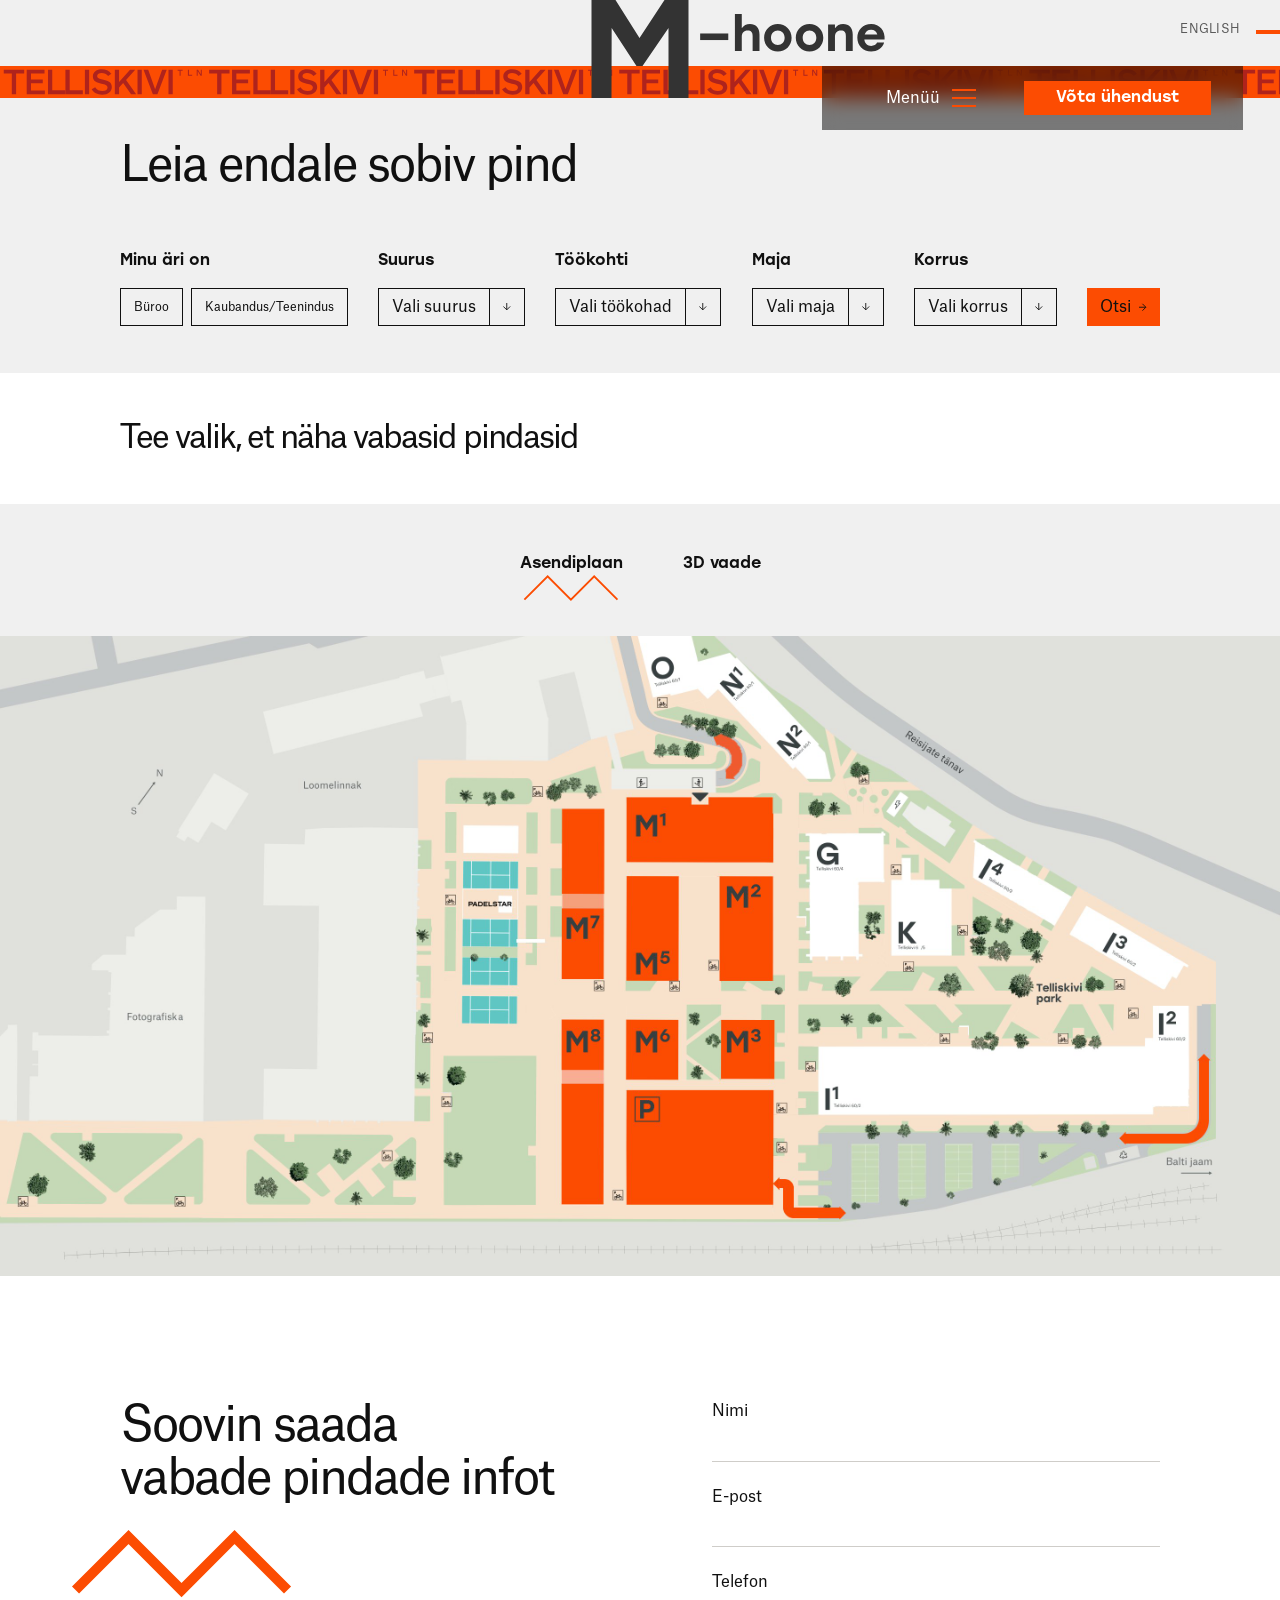
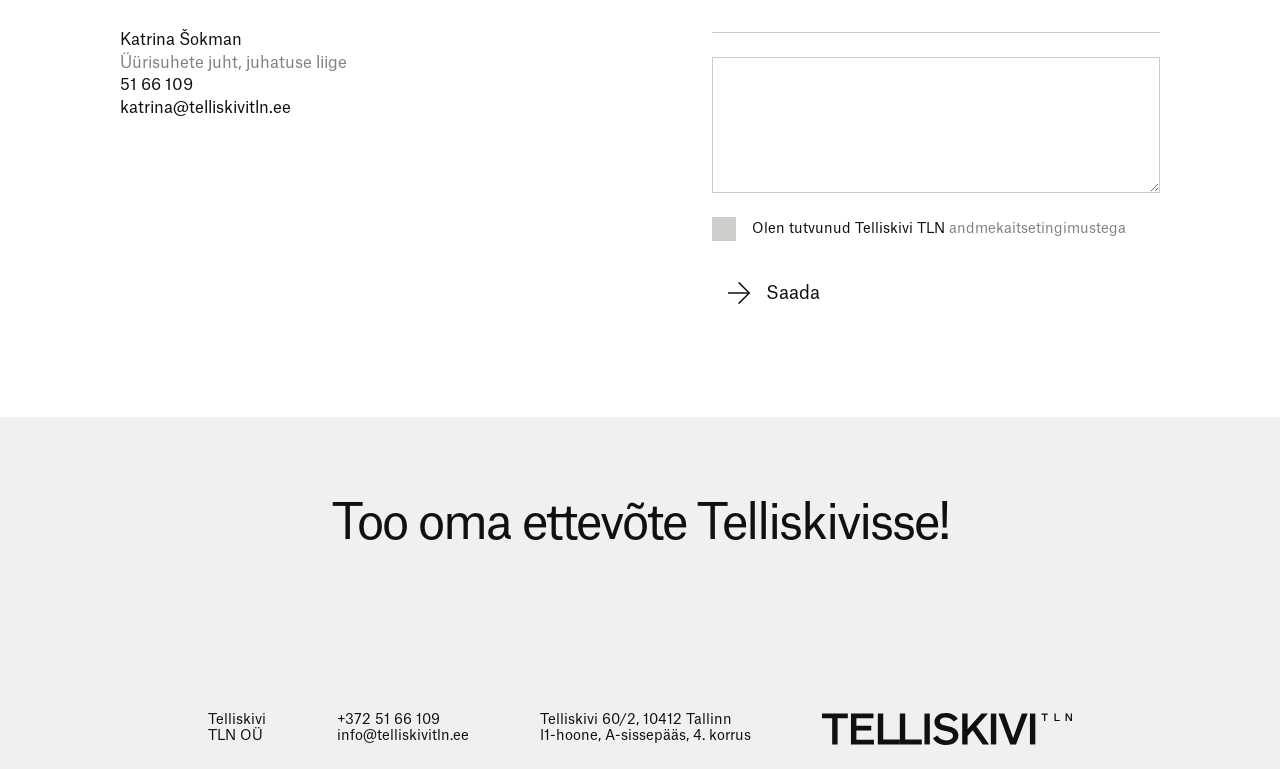
==== hinnad-ja-plaanid.html @ 3dfd6c57 "Add files via upload" ====
<!doctype html>
<html lang="et">
<head>
  <!-- @head -->
  <meta charset="utf-8">
  <meta name="viewport" content="width=device-width, initial-scale=1">
  <meta name="robots" content="noindex, nofollow">
  <meta name="theme-color" content="#FC4C02">
  <!-- Fonts are always fetched in CORS mode, so this preload needs crossorigin.
       That means it fails when you open the file straight from Finder (file://)
       and Chrome logs a warning — harmless, and it works correctly once the site
       is served over http, which is how the client will see it. -->
  <link rel="preload" href="assets/fonts/AtlasGrotesk-Regular-Web.woff" as="font" type="font/woff" crossorigin>
  <link rel="stylesheet" href="assets/css/tokens.css">
  <link rel="stylesheet" href="assets/css/style.css">
  <!-- /@head -->
  <title>Hinnad ja plaanid | Telliskivi TLN</title>
</head>
<body class="page--light">

  <!-- @sprite -->
  <svg class="sprite" aria-hidden="true" focusable="false" xmlns="http://www.w3.org/2000/svg">
    <!-- nool.svg, stroke switched to currentColor so it follows the button label -->
    <symbol id="ic-nool" viewBox="0 0 22 22">
      <path d="M0 11.0024H21.2067" stroke="currentColor" stroke-width="1.5" stroke-miterlimit="10" fill="none"/>
      <path d="M10.6033 0.367188L21.2637 11.0025L10.6033 21.6378" stroke="currentColor" stroke-width="1.5" stroke-miterlimit="10" fill="none"/>
    </symbol>
    <!-- nool_small.svg — 9x9 down chevron -->
    <symbol id="ic-nool-small" viewBox="0 0 9 9">
      <path d="M4.22119 0L4.22119 7.71152" stroke="currentColor" stroke-miterlimit="10" fill="none"/>
      <path d="M0.354004 3.85596L4.22139 7.73246L8.08878 3.85596" stroke="currentColor" stroke-miterlimit="10" fill="none"/>
    </symbol>
    <!-- clear-filters X (Figma 1:33245, 18x18) -->
    <symbol id="ic-sulge" viewBox="0 0 18 18">
      <path d="M1 1L17 17" stroke="currentColor" stroke-width="1.5" stroke-miterlimit="10" fill="none"/>
      <path d="M17 1L1 17" stroke="currentColor" stroke-width="1.5" stroke-miterlimit="10" fill="none"/>
    </symbol>
  </svg>
  <!-- /@sprite -->

  <!-- @header -->
  <header class="hdr" data-header>

    <a class="hdr__lang" href="#" aria-label="Switch to English">ENGLISH</a>
    <span class="hdr__lang-bar" aria-hidden="true"></span>

    <!-- ticker — the exported strip (logo_scroll.svg), cropped to one
         205.12px x 7 word period so it tiles seamlessly. -->
    <div class="ticker" aria-hidden="true">
      <div class="ticker__track" data-ticker-track></div>
    </div>

    <!-- Logo is inlined so it can take its colour from the header:
         white over the hero video, dark on the pale pages. One asset,
         no light/dark pair to keep in sync. Source: m-hoone-logo.svg -->
    <a class="hdr__logo" href="index.html" aria-label="M-hoone, Telliskivi">
      <svg class="hdr__logo-svg" role="img" aria-label="M-hoone" width="419" height="98" viewBox="0 0 419 98" fill="none" xmlns="http://www.w3.org/2000/svg">
      <path d="M404.751 51.5759C396.495 51.5759 390.831 45.7199 390.831 37.8479C390.831 29.9279 396.543 24.0239 404.607 24.0239C413.343 24.0239 418.767 30.8879 418.095 39.5759H397.839C398.271 43.7999 401.151 45.9119 404.703 45.9119C407.343 45.9119 409.647 44.7119 410.559 42.5999H417.663C415.695 48.8399 410.415 51.5759 404.751 51.5759ZM398.175 34.5359H410.799C410.031 31.6559 407.871 29.6879 404.559 29.6879C401.199 29.6879 399.039 31.7039 398.175 34.5359Z" fill="currentColor"/>
      <path d="M361.596 50.9999V24.5999H368.46V28.1999C370.38 25.5119 373.02 24.0239 376.668 24.0239C382.62 24.0239 386.22 27.9599 386.22 34.4399V50.9999H379.356V35.9279C379.356 32.4719 378.06 30.5519 374.412 30.5519C370.524 30.5519 368.46 32.8079 368.46 37.1279V50.9999H361.596Z" fill="currentColor"/>
      <path d="M343.012 24.0239C350.644 24.0239 356.788 29.8319 356.788 37.7999C356.788 45.7679 350.74 51.5759 343.012 51.5759C335.332 51.5759 329.284 45.7199 329.284 37.7999C329.284 29.8319 335.428 24.0239 343.012 24.0239ZM343.012 30.5519C339.172 30.5519 336.196 33.4799 336.196 37.7999C336.196 42.1679 339.172 45.0479 343.012 45.0479C346.852 45.0479 349.828 42.1679 349.828 37.7999C349.828 33.4799 346.852 30.5519 343.012 30.5519Z" fill="currentColor"/>
      <path d="M311.325 24.0239C318.957 24.0239 325.101 29.8319 325.101 37.7999C325.101 45.7679 319.053 51.5759 311.325 51.5759C303.645 51.5759 297.597 45.7199 297.597 37.7999C297.597 29.8319 303.741 24.0239 311.325 24.0239ZM311.325 30.5519C307.485 30.5519 304.509 33.4799 304.509 37.7999C304.509 42.1679 307.485 45.0479 311.325 45.0479C315.165 45.0479 318.141 42.1679 318.141 37.7999C318.141 33.4799 315.165 30.5519 311.325 30.5519Z" fill="currentColor"/>
      <path d="M268.413 51V14.04H275.277V28.2C277.197 25.512 279.837 24.024 283.485 24.024C289.389 24.024 292.989 27.96 292.989 34.44V51H286.125V35.928C286.125 32.472 284.781 30.552 281.181 30.552C277.341 30.552 275.277 32.808 275.277 37.128V51H268.413Z" fill="currentColor"/>
      <path d="M261.776 33.48V40.056H233.648V33.48H261.776Z" fill="currentColor"/>
      <path d="M125 98V0H149L173 38L198 0H222V98L202 98V28L176 66L170 66L145.161 28L145 98L125 98Z" fill="currentColor"/>
      </svg>
    </a>

    <div class="hdr__menu">
      <button class="hdr__menu-btn" data-burger aria-expanded="false" aria-controls="site-nav">
        <span class="hdr__menu-label">Men&uuml;&uuml;</span>
        <span class="hdr__burger" aria-hidden="true"><i></i><i></i><i></i></span>
      </button>
      <a class="btn btn--orange" href="#kontakt">V&otilde;ta &uuml;hendust</a>
    </div>

    <!-- open menu — Figma 1:399. Blurred panel under the menu bar, right-inset 224px. -->
    <nav class="menu-drop" id="site-nav" data-nav>
      <a href="index.html" data-page="index">Tutvustus</a>
      <a href="hinnad-ja-plaanid.html" data-page="hinnad-ja-plaanid" aria-current="page">Plaanid ja &uuml;&uuml;riinfo</a>
      <a href="siseviimistlus.html" data-page="siseviimistlus">Siseviimistlus</a>
      <a href="galerii.html" data-page="galerii">Galerii</a>
      <a href="https://telliskivitln.ee" data-page="telliskivi">Telliskivi TLN</a>
    </nav>

  </header>
  <!-- /@header -->

  <main>

    <!-- ===== FIND (Figma 1:60052) ===== -->
    <section class="find">
      <div class="canvas">

        <div class="find__head">
          <h1 class="h1">Leia endale sobiv pind</h1>
        </div>

        <form class="filters" data-filters>
          <div class="filters__row">

            <div class="filter">
              <p class="filter__title">Minu &auml;ri on</p>
              <div class="filter__chips">
                <button class="chip" type="button" data-chip="B&uuml;roo" aria-pressed="false">B&uuml;roo</button>
                <button class="chip" type="button" data-chip="Kaubandus/Teenindus" aria-pressed="false">Kaubandus/Teenindus</button>
              </div>
            </div>

            <div class="filter">
              <p class="filter__title">Suurus</p>
          <div class="field" data-select="suurus">
            <button class="field__control" type="button" data-toggle aria-expanded="false" aria-haspopup="listbox">
              <span class="field__box"><span class="field__label" data-label>Vali suurus</span></span>
              <span class="field__chev"><svg class="chev" aria-hidden="true"><use href="#ic-nool-small"/></svg></span>
            </button>
            <div class="dd" role="listbox">
              <button class="dd__opt" type="button" data-opt="100-200">100-200 m<sup>2</sup></button>
              <button class="dd__opt" type="button" data-opt="200-300">200-300 m<sup>2</sup></button>
              <button class="dd__opt" type="button" data-opt="300-400">300-400 m<sup>2</sup></button>
            </div>
          </div>
            </div>

            <div class="filter">
              <p class="filter__title">T&ouml;&ouml;kohti</p>
          <div class="field" data-select="tookohti">
            <button class="field__control" type="button" data-toggle aria-expanded="false" aria-haspopup="listbox">
              <span class="field__box"><span class="field__label" data-label>Vali t&ouml;&ouml;kohad</span></span>
              <span class="field__chev"><svg class="chev" aria-hidden="true"><use href="#ic-nool-small"/></svg></span>
            </button>
            <div class="dd" role="listbox">
              <button class="dd__opt" type="button" data-opt="0-15">kuni 15</button>
              <button class="dd__opt" type="button" data-opt="15-30">15-30</button>
              <button class="dd__opt" type="button" data-opt="30-50">30-50</button>
              <button class="dd__opt" type="button" data-opt="50-999">50+</button>
            </div>
          </div>
            </div>

            <div class="filter">
              <p class="filter__title">Maja</p>
          <div class="field" data-select="maja">
            <button class="field__control" type="button" data-toggle aria-expanded="false" aria-haspopup="listbox">
              <span class="field__box"><span class="field__label" data-label>Vali maja</span></span>
              <span class="field__chev"><svg class="chev" aria-hidden="true"><use href="#ic-nool-small"/></svg></span>
            </button>
            <div class="dd" role="listbox">
              <button class="dd__opt" type="button" data-opt="M3">M3</button>
              <button class="dd__opt" type="button" data-opt="M4">M4</button>
              <button class="dd__opt" type="button" data-opt="M5">M5</button>
              <button class="dd__opt" type="button" data-opt="M6">M6</button>
              <button class="dd__opt" type="button" data-opt="M7">M7</button>
              <button class="dd__opt" type="button" data-opt="M8">M8</button>
            </div>
          </div>
            </div>

            <div class="filter">
              <p class="filter__title">Korrus</p>
          <div class="field" data-select="korrus">
            <button class="field__control" type="button" data-toggle aria-expanded="false" aria-haspopup="listbox">
              <span class="field__box"><span class="field__label" data-label>Vali korrus</span></span>
              <span class="field__chev"><svg class="chev" aria-hidden="true"><use href="#ic-nool-small"/></svg></span>
            </button>
            <div class="dd" role="listbox">
              <button class="dd__opt" type="button" data-opt="1">1</button>
              <button class="dd__opt" type="button" data-opt="2">2</button>
              <button class="dd__opt" type="button" data-opt="3">3</button>
              <button class="dd__opt" type="button" data-opt="4">4</button>
              <button class="dd__opt" type="button" data-opt="5">5</button>
              <button class="dd__opt" type="button" data-opt="6">6</button>
            </div>
          </div>
            </div>

            <div class="filter filter--action">
              <p class="filter__title" aria-hidden="true">&nbsp;</p>
              <button class="otsi" type="submit" data-otsi>
                Otsi
                <svg class="otsi__arrow" aria-hidden="true"><use href="#ic-nool-small"/></svg>
              </button>
              <button class="tyhjenda" type="button" data-reset hidden>
                <span class="tyhjenda__icon"><svg class="x" aria-hidden="true"><use href="#ic-sulge"/></svg></span>
                T&uuml;hjenda filtrid
              </button>
            </div>

          </div>
        </form>


      </div>
    </section>

    <!-- ===== RESULTS (Figma 1:33287) ===== -->
    <section class="results">
      <div class="canvas">
        <h2 class="results__count h1" data-count>Tee valik, et n&auml;ha vabasid pindasid</h2>
        <div class="pinnad" data-grid></div>
      </div>
    </section>


    <!-- ===== MAP NAV (Figma 4:3834) — two tabs, and they switch the map,
         not the page. Sits between the cards and the map. ===== -->
    <nav class="maptabs">
      <button class="tab is-active" type="button" data-tab="asendiplaan" aria-current="page">Asendiplaan
            <svg class="tab__mark" viewBox="0 0 502 138" aria-hidden="true">
              <path d="M3.53552 130.571L127.036 7.07129L250.536 130.571L374.036 7.07129L497.536 130.571"/>
            </svg>
      </button>
      <button class="tab" type="button" data-tab="3d">3D vaade
            <svg class="tab__mark" viewBox="0 0 502 138" aria-hidden="true">
              <path d="M3.53552 130.571L127.036 7.07129L250.536 130.571L374.036 7.07129L497.536 130.571"/>
            </svg>
      </button>
    </nav>

    <!-- ===== MAP (Figma 1:33703) ===== -->
    <section class="plan" data-view="asendiplaan">
      <div class="plan__stage">
        <img class="plan__map" src="assets/img/asendiplaan.jpg"
             alt="Telliskivi linnaku asendiplaan" width="1440" height="720" loading="lazy">
      </div>
    </section>

    <section class="plan" data-view="3d" hidden>
      <div class="canvas">
        <p class="plan__todo">3D vaade &mdash; ei ole veel valmis.</p>
      </div>
    </section>

  </main>

  <!-- @contact -->
  <section class="contact" id="kontakt">
    <div class="canvas">
    <div class="contact__inner">

      <div class="contact__left">
        <h2 class="contact__title" data-reveal>Soovin saada<br>vabade pindade infot</h2>



        <div class="contact__person" data-reveal data-reveal-delay="200">
          <p class="contact__name">Katrina &Scaron;okman</p>
          <p class="contact__role">&Uuml;&uuml;risuhete juht, juhatuse liige</p>
          <p class="contact__line"><a href="tel:+3725166109">51 66 109</a></p>
          <p class="contact__line"><a href="mailto:katrina@telliskivitln.ee">katrina@telliskivitln.ee</a></p>
        </div>
      </div>

      <form class="contact__form" data-fake-submit data-reveal data-reveal-delay="120">
        <label class="ufield">
          <span class="ufield__label">Nimi</span>
          <input class="ufield__input" type="text" name="nimi" required>
        </label>

        <label class="ufield">
          <span class="ufield__label">E-post</span>
          <input class="ufield__input" type="email" name="epost" required>
        </label>

        <label class="ufield">
          <span class="ufield__label">Telefon</span>
          <input class="ufield__input" type="tel" name="telefon">
        </label>

        <textarea class="contact__message" name="sonum" rows="5" aria-label="S&otilde;num"></textarea>

        <label class="checkbox">
          <input type="checkbox" required>
          <span class="checkbox__box" aria-hidden="true"></span>
          <span class="checkbox__text">Olen tutvunud Telliskivi TLN <a href="#">andmekaitsetingimustega</a></span>
        </label>

        <button class="nupp nupp--soft" type="submit">
          <svg class="nupp__arrow" aria-hidden="true"><use href="#ic-nool"/></svg>
          Saada
        </button>

        <p class="contact__sent" data-form-message hidden>Alt&auml;nan! V&otilde;tame teiega peagi &uuml;hendust.</p>
      </form>

      <svg class="zigzag zigzag--contact" viewBox="0 0 220 68" aria-hidden="true" data-reveal data-reveal-delay="120">
        <path d="M3.53564 60.0713L56.5356 7.07129L109.536 60.0713L162.536 7.07129L215.536 60.0713"/>
      </svg>
    </div>
  </section>
  <!-- /@contact -->

  <!-- @cta -->
  <section class="cta">
    <p class="cta__text" data-reveal>Too oma ettev&otilde;te Telliskivisse!</p>
  </section>
  <!-- /@cta -->

  <!-- @footer -->
  <footer class="ftr">
    <div class="ftr__inner">
      <div class="ftr__col">
        <p>Telliskivi<br>TLN O&Uuml;</p>
      </div>
      <div class="ftr__col">
        <p><a href="tel:+3725166109">+372 51 66 109</a><br><a href="mailto:info@telliskivitln.ee">info@telliskivitln.ee</a></p>
      </div>
      <div class="ftr__col">
        <p>Telliskivi 60/2, 10412 Tallinn<br>I1-hoone, A-sissep&auml;&auml;s, 4. korrus</p>
      </div>
      <div class="ftr__brand">
        <img src="assets/img/telliskivitlnfooterlogo.svg" alt="Telliskivi TLN" width="250" height="32">
      </div>
    </div>
  </footer>
  <!-- /@footer -->

  <script src="assets/js/main.js"></script>
  <script src="assets/js/pinnad.js"></script>
  <script src="assets/js/asendiplaan.js"></script>
</body>
</html>
---- assets/css/tokens.css ----
/* ============================================================
   tokens.css — Telliskivi M-hoone
   Values taken from Figma variables (file 0kVi6GIe6JrLiDVDbWFQjN).
   Do not invent values here.
   ============================================================ */

/* --- fonts --------------------------------------------------
   Atlas Grotesk and Stolzl are licensed. Drop the .woff2 files
   into assets/fonts/ with these exact names and the whole site
   switches to the real typefaces — nothing else to change.
   Until then the browser falls through to the substitutes below.
   ------------------------------------------------------------ */

/* Files supplied 2026-09-04. Paths point at exactly what is in assets/fonts/.

   All four Atlas cuts and Stolzl Medium are in. Regular arrived as .otf;
   converted to .woff (65KB vs 155KB) and listed first, with the .otf as
   the fallback so either file alone works. A .woff2 from the foundry's
   Web kit would be ~45KB — see ASSETS.md. */

@font-face {
  font-family: "Atlas Grotesk";
  src: url("../fonts/AtlasGrotesk-Regular-Web.woff") format("woff"),
       url("../fonts/AtlasGrotesk-Regular.otf") format("opentype");
  font-weight: 400;
  font-style: normal;
  font-display: swap;
}

@font-face {
  font-family: "Atlas Grotesk";
  src: url("../fonts/AtlasGrotesk-RegularItalic-Web.woff2") format("woff2"),
       url("../fonts/AtlasGrotesk-RegularItalic-Web.woff") format("woff");
  font-weight: 400;
  font-style: italic;
  font-display: swap;
}

@font-face {
  font-family: "Atlas Grotesk";
  src: url("../fonts/AtlasGrotesk-Medium-Web.woff2") format("woff2"),
       url("../fonts/AtlasGrotesk-Medium-Web.woff") format("woff");
  font-weight: 500;
  font-style: normal;
  font-display: swap;
}

@font-face {
  font-family: "Atlas Grotesk";
  src: url("../fonts/AtlasGrotesk-MediumItalic-Web.woff2") format("woff2"),
       url("../fonts/AtlasGrotesk-MediumItalic-Web.woff") format("woff");
  font-weight: 500;
  font-style: italic;
  font-display: swap;
}

@font-face {
  font-family: "Stolzl";
  src: url("../fonts/StolzlMedium/font.woff2") format("woff2"),
       url("../fonts/StolzlMedium/font.woff") format("woff");
  font-weight: 500;
  font-style: normal;
  font-display: swap;
}

/* Stolzl Display Medium — a separate cut for large sizes. Not referenced
   yet; Figma names the family plainly "Stolzl". Say the word if the big
   type should use this instead. */
@font-face {
  font-family: "Stolzl Display";
  src: url("../fonts/StolzlDisplayMedium/font.woff2") format("woff2"),
       url("../fonts/StolzlDisplayMedium/font.woff") format("woff");
  font-weight: 500;
  font-style: normal;
  font-display: swap;
}

:root {
  /* --- colour (Figma variables) ---------------------------- */
  --c-orange:      #FC4C02;   /* Telliskivi ORANŽ */
  --c-darkred:     #AF231C;   /* Telliskivi tumepunane */
  --c-lightgreen:  #D0DEBB;   /* Telliskivi heleroheline */
  --c-lightgrey:   #F0F0F0;   /* Helehall */

  --c-black:       #101010;
  --c-white:       #FFFFFF;
  --c-text:        var(--c-black);
  --c-text-muted:  #8A8A8A;
  --c-border:      #DCDCDC;
  --c-bg:          var(--c-white);

  --c-orange-hover: #E74219;   /* Figma variable "oranži hover" */

  /* Logo colour on the pale-header pages. The page's own near-black is
     #101010, so #333 reads slightly softer than the text beside it.
     One value, switches every pale-header page. */
  --c-logo-dark: #333333;

  /* --- type ------------------------------------------------
     Both real now. The substitutes below stay in the stack only as a
     safety net if a font file ever fails to load. */
  --font-body:    "Atlas Grotesk", system-ui, -apple-system, sans-serif;
  --font-display: "Stolzl", system-ui, -apple-system, sans-serif;

  /* Figma text styles, verbatim */
  --fs-h2:      100px;  --ls-h2: -3px;   --lh-h2: 1.1;   /* M-hoone H2 */
  --fs-h1:       48px;  --ls-h1: -2px;   --lh-h1: 1.1;   /* M-hoone H1 */
  --fs-h3:       32px;  --ls-h3: -2px;   --lh-h3: 1.1;   /* M-hoone H3 */
  --fs-menu:     18px;  --lh-menu: 24px;                 /* Menüü */
  --fs-b1:       16px;  --lh-b1: 1.4;
  --fs-b2:       14px;  --lh-b2: 1.2;
  --fs-b3:       12px;  --lh-b3: 1.2;

  /* Stolzl display sizes */
  --fs-stolzl-h1: 48px; --lh-stolzl-h1: 1.1;
  --fs-stolzl-h3: 16px; --lh-stolzl-h3: 1.4;

  /* --- space ----------------------------------------------- */
  --sp-1: 4px;   --sp-2: 8px;   --sp-3: 12px;  --sp-4: 16px;
  --sp-5: 24px;  --sp-6: 32px;  --sp-7: 48px;  --sp-8: 64px;
  --sp-9: 96px;  --sp-10: 144px;

  /* --- layout ---------------------------------------------- */
  --container: 1440px;
  --gutter:    120px;   /* Figma content inset on 1440 */
  --ticker-h:  32px;
  --menu-h:    64px;

  /* --- motion ---------------------------------------------- */
  --ease:     cubic-bezier(0.22, 0.61, 0.36, 1);
  --ease-out: cubic-bezier(0.16, 1, 0.3, 1);
  --dur-fast: 150ms;
  --dur:      250ms;
  --dur-slow: 450ms;
  --ticker-speed: 40s;
}

@media (max-width: 1200px) { :root { --gutter: 48px; } }
@media (max-width: 700px)  { :root { --gutter: 20px; --fs-h2: 52px; --ls-h2: -1.5px; --fs-h1: 32px; --ls-h1: -1px; --fs-h3: 24px; } }
---- assets/css/style.css ----
/* ============================================================
   Telliskivi M-hoone — prototype styles
   Layout values taken from the Figma frames at 1440px.
   Below 1200px the layout is an adaptation, not designed.
   ============================================================ */

*, *::before, *::after { box-sizing: border-box; }

/* An explicit display value beats the UA's [hidden]{display:none}, which
   silently un-hides anything toggled with the hidden attribute. */
[hidden] { display: none !important; }

html { scroll-behavior: smooth; overflow-x: hidden; }

body {
  margin: 0;
  font-family: var(--font-body);
  font-size: var(--fs-b1);
  line-height: var(--lh-b1);
  color: var(--c-text);
  background: var(--c-white);
  -webkit-font-smoothing: antialiased;
  overflow-x: hidden;
}

img, svg, video { display: block; max-width: 100%; }
a { color: inherit; text-decoration: none; }
p { margin: 0; }

h1, h2, h3 { margin: 0; font-weight: 400; }

.h1 { font-size: var(--fs-h1); line-height: var(--lh-h1); letter-spacing: var(--ls-h1); }
.h2 { font-size: var(--fs-h2); line-height: var(--lh-h2); letter-spacing: var(--ls-h2); }
.h3 { font-size: var(--fs-h3); line-height: var(--lh-h3); letter-spacing: var(--ls-h3); }

.wrap { max-width: var(--container); margin-inline: auto; padding-inline: var(--gutter); }

/* Figma is a fixed 1440 canvas. Sections keep their background full-bleed and
   put content on this, so the absolute placements below are the Figma numbers
   verbatim rather than percentages that drift. */
.canvas { position: relative; max-width: var(--container); margin-inline: auto; }

.sprite { position: absolute; width: 0; height: 0; overflow: hidden; }

/* ============================================================
   HEADER
   ============================================================ */

.hdr {
  position: absolute;
  inset: 0 0 auto 0;
  z-index: 60;
  height: 130px;
  color: var(--c-white);
  pointer-events: none;
}

.hdr > * { pointer-events: auto; }

/* light variant — header sits on a pale page instead of a photo */
.hdr--light { color: var(--c-black); }

.hdr__lang {
  position: absolute;
  top: 22px;
  right: 40px;
  z-index: 3;
  font-size: var(--fs-b3);
  line-height: var(--lh-b3);
  letter-spacing: 0.02em;
  opacity: 0.8;
  transition: opacity var(--dur-fast) var(--ease);
}
.hdr__lang:hover { opacity: 1; }

.hdr__lang-bar {
  position: absolute;
  top: 30px;
  right: 0;
  width: 24px;
  height: 4px;
  background: var(--c-orange);
}

/* --- marquee ticker (logo_scroll.svg) -----------------------
   The exported strip is dark-red TELLISKIVI on an orange band.
   ticker-tile.svg is that artwork cropped to exactly one repeat
   period (7 words x 205.124px = 1435.87px), so repeat-x tiles it
   with no seam. The track is one tile wider than the viewport and
   translates by exactly one tile — composited, no repaint. */

.ticker {
  position: absolute;
  top: 66px;
  left: 0;
  right: 0;
  height: var(--ticker-h);
  overflow: hidden;
  z-index: 1;
  background: var(--c-orange);
}

.ticker__track {
  height: var(--ticker-h);
  width: calc(100% + 1436px);
  background: url("../img/ticker-tile.svg") repeat-x left center;
  background-size: 1435.87px var(--ticker-h);
  animation: ticker-scroll 24s linear infinite;
}

@keyframes ticker-scroll {
  from { transform: translate3d(0, 0, 0); }
  to   { transform: translate3d(-1435.87px, 0, 0); }
}

.ticker:hover .ticker__track { animation-play-state: paused; }

/* --- logo lockup (sits ON TOP of the ticker, interrupting it) --- */

.hdr__logo {
  position: absolute;
  top: 0;
  left: 50%;
  /* Figma centres the M mark on the canvas and lets "hoone" hang to the
     right, so the exported lockup sits 36px right of centre — not centred
     itself. (1:388 puts the mark at 50%-98px, spanning 547..894 of 1440.) */
  transform: translateX(calc(-50% + 36px));
  z-index: 2;
  display: block;
  height: 98px;
}

.hdr__logo-svg { height: 98px; width: auto; display: block; color: inherit; }

/* The logo takes the header's colour. One dial for the dark pages: */
.page--light .hdr { color: var(--c-logo-dark); }

/* --- menu box ---------------------------------------------- */

.hdr__menu {
  position: absolute;
  top: 66px;
  right: 37px;
  z-index: 3;
  display: flex;
  align-items: center;
  justify-content: flex-end;
  gap: var(--sp-7);
  height: var(--menu-h);
  padding-left: var(--sp-8);
  padding-right: var(--sp-6);
  background: rgba(0, 0, 0, 0.5);
  backdrop-filter: blur(10px);
  -webkit-backdrop-filter: blur(10px);
}

.hdr__menu-btn {
  display: flex;
  align-items: center;
  gap: var(--sp-3);
  padding: 0;
  border: 0;
  background: none;
  color: var(--c-white);
  font: inherit;
  font-size: var(--fs-b1);
  cursor: pointer;
}

.hdr__menu-label { transition: opacity var(--dur-fast) var(--ease); }
.hdr__menu-btn:hover .hdr__menu-label { opacity: 0.75; }

.hdr__burger {
  display: flex;
  flex-direction: column;
  justify-content: center;
  gap: 6px;
  width: 24px;
  height: 24px;
}

.hdr__burger i {
  display: block;
  width: 100%;
  height: 2px;
  background: var(--c-orange);
  transition: transform var(--dur) var(--ease), opacity var(--dur-fast) var(--ease);
}

/* Figma keeps the three bars in the open state — no X. The open menu
   is signalled by the panel itself; the bars just brighten slightly. */
.hdr__menu-btn[aria-expanded="true"] .hdr__burger i { background: var(--c-white); }

/* --- open menu (Figma 1:399) --------------------------------
   A second blurred panel that drops below the menu bar. Its right
   edge is inset 224px, so it sits under "Menüü" and clear of the
   orange button — same as the design. */

.menu-drop {
  position: absolute;
  top: 138px;
  right: 224px;
  z-index: 3;
  display: flex;
  flex-direction: column;
  gap: var(--sp-6);
  padding: var(--sp-5) var(--sp-6) var(--sp-5) var(--sp-8);
  background: rgba(0, 0, 0, 0.5);
  backdrop-filter: blur(10px);
  -webkit-backdrop-filter: blur(10px);
  color: var(--c-white);

  opacity: 0;
  transform: translateY(-8px);
  pointer-events: none;
  transition: opacity var(--dur) var(--ease), transform var(--dur) var(--ease);
}

.menu-drop.is-open { opacity: 1; transform: none; pointer-events: auto; }

.menu-drop a {
  position: relative;
  font-size: var(--fs-b1);
  line-height: var(--lh-b1);
  white-space: nowrap;
  color: var(--c-white);
  transition: color var(--dur-fast) var(--ease);
}

.menu-drop a::after {
  content: "";
  position: absolute;
  left: 0; bottom: -3px;
  width: 100%; height: 1px;
  background: var(--c-orange);
  transform: scaleX(0);
  transform-origin: right;
  transition: transform var(--dur) var(--ease-out);
}

.menu-drop a:hover { color: var(--c-orange); }
.menu-drop a:hover::after { transform: scaleX(1); transform-origin: left; }
.menu-drop a[aria-current="page"] { color: var(--c-orange); }

/* ============================================================
   BUTTONS — audited against Figma "Tükid" (1:66082), which carries
   the default AND hover state for every button in the design.

   The designed hover on every arrow button is the same move:
     background  -> Helehall #F0F0F0   (orange -> oranži hover #E74219)
     padding-left 16 -> 20, gap 16 -> 12
   Net box width is unchanged: only the arrow slides 4px toward the
   label. Implemented as a transform on the arrow so nothing reflows.
   ============================================================ */

.nupp {
  display: inline-flex;
  align-items: center;
  gap: var(--sp-4);
  padding: var(--sp-4);
  border: 0;
  background: transparent;
  color: var(--c-black);
  font-family: var(--font-body);
  font-size: var(--fs-menu);
  line-height: var(--lh-menu);
  cursor: pointer;
  transition: background var(--dur) var(--ease), color var(--dur) var(--ease);
}

.nupp__arrow {
  flex: none;
  width: 22px;
  height: 22px;
  transition: transform var(--dur) var(--ease-out);
}

.nupp:hover { background: var(--c-lightgrey); }
.nupp:hover .nupp__arrow { transform: translateX(4px); }

.nupp:focus-visible { outline: 2px solid var(--c-orange); outline-offset: 2px; }

/* Nupp_small, orange fill — Figma 1:66098 / 1:66108. Label is BLACK. */
.nupp--orange { background: var(--c-orange); }
.nupp--orange:hover { background: var(--c-orange-hover); }

/* Nupp_small, 2px outline — used for PLAANID JA ÜÜRIINFO (1:100, 1:551) */
.nupp--outline { border: 2px solid var(--c-black); padding: var(--sp-4) var(--sp-5) var(--sp-4) var(--sp-4); }

/* Saada — translucent white (1:702) */
.nupp--soft { background: rgba(255, 255, 255, 0.8); }

/* Round arrow button, carousel + map (1:66146 / 1:66158) */
.nupp-round { padding: var(--sp-4); gap: 0; }
.nupp-round--back { transform: rotate(180deg); }

/* Väike nupp — 14px label + small down arrow (1:66162 / 1:66167) */
.nupp-sm {
  display: inline-flex;
  align-items: flex-start;
  gap: 5px;
  padding: 0;
  border: 0;
  background: none;
  color: var(--c-black);
  font-family: var(--font-body);
  font-size: var(--fs-b2);
  line-height: var(--lh-b2);
  cursor: pointer;
}
.nupp-sm__arrow { flex: none; width: 12px; height: 13px; margin-top: 2px; transition: transform var(--dur) var(--ease-out); }
.nupp-sm:hover .nupp-sm__arrow { transform: translateY(3px); }

/* Header / card CTA pill — a different family: Stolzl Medium, WHITE
   label, px32 py6 (1:397, 1:504, 1:497). Not a Nupp_small. */
.btn {
  display: inline-flex;
  align-items: center;
  justify-content: center;
  gap: var(--sp-3);
  font: inherit;
  border: 0;
  cursor: pointer;
  transition: background var(--dur-fast) var(--ease);
}

.btn--orange {
  padding: 6px var(--sp-6);
  background: var(--c-orange);
  color: var(--c-white);
  font-family: var(--font-display);
  font-weight: 500;
  font-size: var(--fs-stolzl-h3);
  line-height: var(--lh-stolzl-h3);
}
.btn--orange:hover { background: var(--c-orange-hover); }

/* ============================================================
   ZIGZAG MOTIF — the designer's own paths (zigzag-large.svg /
   contactform_m.svg), inlined so they can still draw themselves on.
   Both are a 10px #FC4C02 stroke; only the scale differs.
   ============================================================ */

.zigzag {
  fill: none;
  stroke: var(--c-orange);
  stroke-width: 10;
  overflow: visible;
}

.zigzag path {
  stroke-dashoffset: var(--zz-len);
  stroke-dasharray: var(--zz-len);
  transition: stroke-dashoffset 1000ms var(--ease-out);
}
.zigzag.is-visible path { stroke-dashoffset: 0; }

/* Figma 1:74 — 494x123.5 box, art overflows it by the stroke, so the
   SVG is 502x138 sitting 3.56px left and 7.07px above the box. */
.zigzag--divider {
  --zz-len: 720;
  position: absolute;
  left: 469.44px;
  top: 428.93px;
  width: 502px;
  height: 138px;
  z-index: 2;
}

/* Figma 1:708 — 212x53 box at 76,261; SVG is 220x68 offset likewise. */
.zigzag--contact {
  --zz-len: 310;
  position: absolute;
  left: 72.46px;
  top: 253.93px;
  width: 220px;
  height: 68px;
}

/* ============================================================
   CONTACT (Figma 1:687) — heading at x142, form at x720 w448
   ============================================================ */

.contact { background: var(--c-white); }

.contact .canvas { min-height: 615px; padding: 124px 272px 96px 142px; }

.contact__inner {
  display: grid;
  grid-template-columns: 578px 448px;
  align-items: start;
}

.contact__title { font-size: var(--fs-h1); line-height: var(--lh-h1); letter-spacing: var(--ls-h1); }

.contact__person { margin-top: 124px; width: 291px; font-size: var(--fs-b1); line-height: var(--lh-b1); }
.contact__name { font-size: var(--fs-b1); }
.contact__role { color: #828282; margin-bottom: var(--lh-b1); }
.contact__line a { transition: color var(--dur-fast) var(--ease); }
.contact__line a:hover { color: var(--c-orange); }

.contact__form { display: flex; flex-direction: column; gap: var(--sp-5); width: 448px; }

.ufield { display: block; }
.ufield__label { display: block; font-size: var(--fs-b1); line-height: var(--lh-b1); color: var(--c-text); }

.ufield__input {
  width: 100%;
  padding: var(--sp-2) 0;
  border: 0;
  border-bottom: 1px solid #CFCDC9;
  background: transparent;
  font: inherit;
  transition: border-color var(--dur) var(--ease);
}
.ufield__input:focus { outline: none; border-bottom-color: var(--c-orange); }

.contact__message {
  width: 100%;
  height: 136px;
  padding: var(--sp-4);
  border: 1px solid #CFCDC9;
  background: transparent;
  font: inherit;
  resize: vertical;
  transition: border-color var(--dur) var(--ease);
}
.contact__message:focus { outline: none; border-color: var(--c-orange); }

.checkbox {
  display: flex;
  align-items: center;
  gap: var(--sp-4);
  font-size: var(--fs-b2);
  line-height: var(--lh-b2);
  cursor: pointer;
}
.checkbox input { position: absolute; opacity: 0; width: 0; height: 0; }

.checkbox__box {
  flex: none;
  position: relative;
  width: 24px;
  height: 24px;
  border: 1px solid #CFCDC9;
  background: #CFCDC9;
}
.checkbox__box::after {
  content: "";
  position: absolute;
  left: 8px; top: 8px;
  width: 8px; height: 8px;
  background: var(--c-orange);
  transform: scale(0);
  transition: transform var(--dur-fast) var(--ease-out);
}
.checkbox input:checked + .checkbox__box::after { transform: scale(1); }
.checkbox input:focus-visible + .checkbox__box { box-shadow: 0 0 0 3px rgba(252, 76, 2, 0.25); }
.checkbox__text a { color: #828282; }

.contact__form .nupp--soft { align-self: flex-start; }

.contact__sent { font-size: var(--fs-b2); color: var(--c-orange); }

/* ============================================================
   JALUS (Figma 1:709) — CTA band + footer, both on Helehall
   ============================================================ */

.cta {
  display: flex;
  align-items: center;
  justify-content: center;
  height: 214px;
  padding: var(--sp-5);
  background: var(--c-lightgrey);
  text-align: center;
}

.cta__text {
  font-size: var(--fs-h1);
  line-height: var(--lh-h1);
  letter-spacing: var(--ls-h1);
  color: #111010;
}

.ftr { display: flex; justify-content: center; background: var(--c-lightgrey); }

.ftr__inner {
  display: flex;
  align-items: flex-end;
  justify-content: space-between;
  gap: var(--sp-5);
  width: 912px;
  height: 138px;
  padding: var(--sp-5);
  font-size: var(--fs-b2);
  line-height: var(--lh-b2);
  color: #111010;
}

.ftr__col a { transition: color var(--dur-fast) var(--ease); }
.ftr__col a:hover { color: var(--c-orange); }
.ftr__brand img { width: 250px; height: 32px; object-fit: contain; }
.ftr__brand.is-missing { width: 250px; height: 32px; }

/* ============================================================
   REVEAL
   ============================================================ */

[data-reveal] {
  opacity: 0;
  transform: translateY(24px);
  transition: opacity var(--dur-slow) var(--ease-out),
              transform var(--dur-slow) var(--ease-out);
}
[data-reveal].is-visible { opacity: 1; transform: none; }

/* ============================================================
   RESPONSIVE — adaptation, not designed
   ============================================================ */

@media (max-width: 1400px) {
  .contact .canvas { padding-inline: var(--gutter); }
  .contact__inner { grid-template-columns: minmax(0, 1fr) 448px; gap: var(--sp-7); }
}

@media (max-width: 1100px) {
  .contact .canvas { padding-block: 96px; min-height: 0; }
  .contact__inner { grid-template-columns: 1fr; gap: var(--sp-7); }
  .contact__form { width: 100%; }
  .zigzag--contact { position: static; margin-block: var(--sp-6); width: 220px; height: 68px; }
  .contact__person { margin-top: var(--sp-6); }
  .ftr__inner { width: 100%; height: auto; flex-wrap: wrap; align-items: flex-start; padding-inline: var(--gutter); }
}

/* --- mobile header: ticker on top, then logo left / actions right.
       Not in Figma (desktop-only file) — this is an adaptation. --- */
@media (max-width: 900px) {
  .hdr { height: 104px; }
  .ticker { top: 0; }
  .hdr__lang, .hdr__lang-bar { display: none; }

  .hdr__logo { left: var(--gutter); transform: none; top: 34px; height: 56px; }
  .hdr__logo-svg { height: 56px; }

  .hdr__menu {
    top: 40px;
    right: var(--gutter);
    height: 48px;
    gap: var(--sp-4);
    padding-left: var(--sp-4);
    padding-right: var(--sp-3);
  }
  .hdr__menu-label { display: none; }
  .hdr__menu .btn--orange { padding: 6px var(--sp-4); font-size: var(--fs-b2); }

  .cta { height: auto; padding-block: var(--sp-9); }
  .ftr__inner { gap: var(--sp-5); padding-block: var(--sp-7); }
}

@media (max-width: 900px) {
  .menu-drop { top: 96px; right: var(--gutter); gap: var(--sp-5); padding: var(--sp-5); }
}

@media (max-width: 420px) {
  .hdr__logo-svg { height: 44px; }
}

@media (prefers-reduced-motion: reduce) {
  html { scroll-behavior: auto; }
  *, *::before, *::after { animation-duration: 0.01ms !important; transition-duration: 0.01ms !important; }
  [data-reveal] { opacity: 1; transform: none; }
  .ticker__track { animation: none; }
}

/* ============================================================
   PAGE: index — HERO (Figma 1:21)
   ============================================================ */

.hero { position: relative; height: 720px; background: #2E2E2E; }

.hero__media { position: absolute; inset: 0; overflow: hidden; }
.hero__media img,
.hero__video {
  width: 100%;
  height: 100%;
  object-fit: cover;
  display: block;
}

/* The poster paints immediately; the video fades over it once it can
   actually play, so there is never a flash of empty box. */
.hero__video { opacity: 0; transition: opacity 600ms var(--ease); }
.hero__video.is-playing { opacity: 1; }
.hero__media::before {
  content: "";
  position: absolute;
  inset: 0;
  background: url("../img/hero-poster.jpg") center / cover no-repeat;
}
.hero__video { position: relative; z-index: 1; }

/* Missing-asset marker: shows exactly which export is still needed.
   Disappears on its own once the file exists. */
.asset { position: relative; }
.asset.is-missing { background: repeating-linear-gradient(45deg, #3a3a3a 0 14px, #333 14px 28px); }
.asset.is-missing img { visibility: hidden; }
.asset.is-missing::after {
  content: "kohat\00E4ide \2192  assets/img/" attr(data-asset);
  position: absolute;
  left: 50%; top: auto; bottom: 32px;
  transform: translateX(-50%);
  padding: 8px 14px;
  background: rgba(16,16,16,.72);
  color: #fff;
  font-size: var(--fs-b3);
  letter-spacing: .02em;
  white-space: nowrap;
  pointer-events: none;
}
.asset img { position: relative; z-index: 1; }

/* ============================================================
   PAGE: index — INTRO (Figma 1:71)
   ============================================================ */

.intro {
  position: relative;
  background: var(--c-lightgrey);
}

.intro .canvas { min-height: 523px; padding-top: 141px; }

.intro__grid {
  padding-left: 147px;
  display: grid;
  grid-template-columns: minmax(0, 1fr) 566px;
  gap: 51px;
  align-items: start;
}

.intro__title { max-width: 676px; }
.intro__body { max-width: 499px; margin-top: var(--sp-6); font-size: var(--fs-b1); line-height: var(--lh-b1); }

.already { background: var(--c-lightgreen); padding: 34px var(--sp-5) var(--sp-5); min-height: 211px; }
.already__title { margin-bottom: var(--sp-5); }
.already__row { display: flex; gap: var(--sp-4); align-items: stretch; }

.already__card {
  display: flex;
  flex-direction: column;
  gap: var(--sp-3);
  justify-content: center;
  padding: var(--sp-4);
  background: rgba(255, 255, 255, 0.5);
  transition: background var(--dur) var(--ease), transform var(--dur) var(--ease);
}
.already__card:hover { background: rgba(255, 255, 255, 0.85); transform: translateY(-2px); }

.already__card--wide { flex: 1 0 0; min-width: 0; }
.already__num { white-space: nowrap; }
.already__label { font-size: var(--fs-b2); line-height: var(--lh-b2); }

/* ============================================================
   PAGE: index — STATS (Figma 1:86)
   ============================================================ */

.stats {
  display: flex;
  flex-direction: column;
  align-items: center;
  gap: var(--sp-8);
  /* Figma declares px-260, but the auto-layout row measures 1019px against
     a 920px content box — so in the file the row overflows its own padding
     and simply centres. Reproduced by letting the padding yield. */
  padding: 128px clamp(24px, calc((100vw - 1120px) / 2), 260px) 96px;
  background: var(--c-white);
}

.stats__row {
  display: flex;
  gap: clamp(28px, 6.6vw, 96px);
  align-items: center;
  justify-content: center;
  text-align: center;
  flex-wrap: nowrap;
}

.stat { display: flex; flex-direction: column; gap: var(--sp-6); align-items: center; justify-content: center; }
.stat__num { line-height: 1; white-space: nowrap; }
.stat:nth-child(1) .stat__label { width: 148px; }
.stat:nth-child(3) { width: 168px; }
.stat:nth-child(4) .stat__label { width: 200px; }
.stat__label { font-size: var(--fs-b1); line-height: var(--lh-b1); }

/* light pages: header text and logo go dark, header sits in flow */
.page--light .hdr { position: relative; }
.page--light main { padding-top: 0; }

@media (max-width: 1200px) {
  .intro .canvas { min-height: 0; padding-bottom: 90px; }
  .intro__grid { grid-template-columns: 1fr; padding-inline: var(--gutter); }
  .already { max-width: 566px; }
  .zigzag--divider { left: 50%; top: auto; bottom: -46px; transform: translateX(-50%); width: min(400px, 76vw); height: auto; }
  .stats { padding-inline: var(--gutter); }
  .stats__row { gap: var(--sp-8); }
}

@media (max-width: 1000px) {
  .stats__row { flex-wrap: wrap; }
  .stat { flex: 0 0 calc(50% - var(--sp-6)); }
  .stat:nth-child(3) { width: auto; }
}

@media (max-width: 900px) {
  .hero { height: 520px; }
  .intro .canvas { padding-top: 120px; }
  .stats { padding-block: 96px 72px; }
  .stats__row { gap: var(--sp-7) var(--sp-6); }
  .already__row { flex-wrap: wrap; }
}

/* ============================================================
   PAGE: Hinnad ja plaanid
   Figma 1:60050 (landing / empty state), 1:60202 (filter bar),
   1:60341 (open dropdown), 1:60333 (tabs), 1:33289 (result cards)
   ============================================================ */

/* header sits inside the grey block on this page */
.page--light .hdr { background: var(--c-lightgrey); }

.find { background: var(--c-lightgrey); }

.find__head { padding: 10px 142px; }

/* --- filter bar (1:60202) ---------------------------------- */

.filters { padding: 47px 142px; }

.filters__row {
  display: flex;
  align-items: flex-start;      /* titles share a baseline */
  justify-content: space-between;
  gap: var(--sp-5);
}

.filter { display: flex; flex-direction: column; gap: var(--sp-4); align-items: flex-start; }

/* One control height across the row. Figma is inconsistent here — chips are
   h-35, the Korrus box and Otsi are h-38, the rest auto — which is what made
   the row look ragged. 38px is the value the file uses most. */
.chip, .field__box, .field__chev, .otsi { height: 38px; }

.filter__title {
  font-family: var(--font-display);
  font-weight: 500;
  font-size: var(--fs-stolzl-h3);
  line-height: var(--lh-stolzl-h3);
  white-space: nowrap;
}

/* Büroo / Kaubandus chips */
.filter__chips { display: flex; gap: var(--sp-2); }

.chip {
  padding-inline: 13px;
  border: 1px solid var(--c-black);
  background: transparent;
  color: var(--c-black);
  font-family: var(--font-body);
  font-size: var(--fs-b3);
  line-height: var(--lh-b3);
  white-space: nowrap;
  cursor: pointer;
  transition: background var(--dur-fast) var(--ease), color var(--dur-fast) var(--ease);
}
/* Selected is WHITE (Figma 1:33155) — the border stays black either way.
   Hover therefore can't also be white, so it darkens against the grey bar. */
.chip:hover { background: rgba(0, 0, 0, 0.05); }
.chip.is-on { background: var(--c-white); }
.chip.is-on:hover { background: var(--c-white); }

/* select: label box + chevron box, borders collapsed (mr:-1px in Figma) */
.field { position: relative; display: flex; }

/* Label box and chevron box are two bordered halves of ONE control, so a
   hover lights both and the chevron is part of the click target. */
.field__control {
  display: flex;
  align-items: stretch;
  padding: 0;
  border: 0;
  background: none;
  font: inherit;
  cursor: pointer;
}

.field__box,
.field__chev {
  flex: none;               /* never let the row squeeze these */
  display: flex;
  align-items: center;
  justify-content: center;
  padding-inline: 13px;
  border: 1px solid var(--c-black);
  background: transparent;
  color: var(--c-black);
  transition: background var(--dur-fast) var(--ease),
              border-color var(--dur-fast) var(--ease);
}

.field__box {
  margin-right: -1px;
  font-family: var(--font-body);
  font-size: var(--fs-b1);
  line-height: var(--lh-b1);
  white-space: nowrap;
}

/* hover: both halves react — a shade darker than the bar, since white
   now means "selected" */
.field__control:hover .field__box,
.field__control:hover .field__chev { background: rgba(0, 0, 0, 0.05); }

.field__control:focus-visible { outline: 2px solid var(--c-orange); outline-offset: 2px; }

.chev { flex: none; width: 8px; height: 8px; color: currentColor; }
.chev use { stroke-width: 1; }

/* selected: only the label half goes white (Figma 1:33174) — the chevron
   half stays put, border unchanged on both */
.field.is-set .field__box { background: var(--c-white); }
.field.is-set .field__control:hover .field__box { background: var(--c-white); }

/* open dropdown (1:60341) — sits flush under the field, borders collapsed */
.dd {
  position: absolute;
  top: calc(100% - 1px);
  left: 0;
  z-index: 20;
  display: none;
  flex-direction: column;
  min-width: 144px;
}
.field.is-open .dd { display: flex; }

.dd__opt {
  width: 100%;
  padding: 13px;
  margin-bottom: -1px;
  border: 1px solid var(--c-black);
  background: var(--c-white);
  color: var(--c-black);
  font-family: var(--font-body);
  font-size: var(--fs-b1);
  line-height: var(--lh-b1);
  text-align: center;
  white-space: nowrap;
  cursor: pointer;
  transition: background var(--dur-fast) var(--ease);
}
.dd__opt:hover { background: var(--c-lightgrey); }
.dd__opt.is-on { background: var(--c-lightgrey); font-weight: 500; }

sup { font-size: 0.645em; vertical-align: super; line-height: 0; }

/* Otsi (1:60293) — orange, BLACK label, small arrow rotated right */
/* Otsi and Tühjenda share one slot; a blank title keeps the column aligned
   with the rest of the row, exactly as Figma does with a transparent label. */
.filter--action .filter__title { visibility: hidden; }

.otsi {
  display: inline-flex;
  align-items: center;
  gap: var(--sp-2);
  padding-inline: 13px;
  border: 0;
  background: var(--c-orange);
  color: var(--c-black);
  font-family: var(--font-body);
  font-size: var(--fs-b1);
  line-height: var(--lh-b1);
  cursor: pointer;
  transition: background var(--dur-fast) var(--ease);
}
.otsi:hover { background: var(--c-orange-hover); }
.otsi__arrow { flex: none; width: 8px; height: 8px; transform: rotate(-90deg); transition: transform var(--dur) var(--ease-out); }
.otsi:hover .otsi__arrow { transform: rotate(-90deg) translateY(3px); }

/* Tühjenda filtrid (Figma 1:33241) — no box, X icon + label, gap 8.5 */
.tyhjenda {
  display: inline-flex;
  align-items: center;
  gap: 8.5px;
  height: 38px;
  padding: 0 80.84px 0 0;
  border: 0;
  background: none;
  color: var(--c-black);
  font-family: var(--font-body);
  font-size: var(--fs-b1);
  line-height: var(--lh-b1);
  white-space: nowrap;
  cursor: pointer;
  transition: color var(--dur-fast) var(--ease);
}

.tyhjenda__icon {
  flex: none;
  display: flex;
  align-items: center;
  justify-content: center;
  width: 25.5px;
  height: 25.5px;
}

.x { flex: none; width: 18px; height: 18px; color: currentColor; }

.tyhjenda:hover { color: var(--c-orange); }
.tyhjenda:hover .x { transform: rotate(90deg); }
.x { transition: transform var(--dur) var(--ease-out); }

.tyhjenda:focus-visible { outline: 2px solid var(--c-orange); outline-offset: 2px; }

/* --- tabs (1:60333) ---------------------------------------- */

/* Map nav (Figma 4:3834) — grey band between the cards and the map. */
.maptabs {
  display: flex;
  gap: var(--sp-7);
  align-items: flex-start;
  justify-content: center;
  padding-block: 48px;
  background: var(--c-lightgrey);
}

.tab {
  position: relative;
  padding-bottom: 12px;
  font-family: var(--font-display);
  font-weight: 500;
  font-size: var(--fs-stolzl-h3);
  line-height: var(--lh-stolzl-h3);
  white-space: nowrap;
  transition: color var(--dur-fast) var(--ease);
}
.tab:hover { color: var(--c-orange); }

.tab__mark {
  position: absolute;
  left: 50%;
  top: 23px;
  transform: translateX(-50%);
  width: 95px;
  height: 26px;
  fill: none;
  stroke: var(--c-orange);
  stroke-width: 10;
  overflow: visible;
}

/* --- results (1:33287) -------------------------------------- */

.results { background: var(--c-white); padding-block: 64px 96px; }
.results:has(.pinnad:empty) { padding-block: 48px; }
.results .canvas { padding-inline: 142px; }

.results__count { margin-bottom: var(--sp-7); }

/* "Tee valik, et näha vabasid pindasid" is M-hoone H3 (32), not H1 (48).
   The result count "N sobivat pinda" stays at 48. */
.results__count--empty {
  font-size: var(--fs-h3);
  line-height: var(--lh-h3);
  letter-spacing: var(--ls-h3);
  margin-bottom: 0;
}

/* Always four across on desktop — the cards shrink rather than wrapping to
   three when the window is under the 1440 the design assumes. */
.pinnad {
  display: grid;
  grid-template-columns: repeat(4, minmax(0, 1fr));
  gap: var(--sp-5);
  align-items: stretch;
}

/* card (1:33571) */
.pind {
  display: flex;
  flex-direction: column;
  gap: var(--sp-4);
  align-items: center;
  width: auto;
  min-height: 333px;
  padding: var(--sp-6);
  background: var(--c-lightgrey);
  border: 2px solid transparent;
  transition: background var(--dur) var(--ease), border-color var(--dur) var(--ease);
}

/* the orange-outlined card in Figma is the picked-out state */
.pind:hover,
.pind:focus-visible {
  background: var(--c-white);
  border-color: var(--c-orange);
  outline: none;
}

.pind__body { width: 100%; }

.pind__row {
  display: flex;
  justify-content: space-between;
  padding-block: var(--sp-3);
  font-size: var(--fs-b1);
  line-height: var(--lh-b1);
}

.pind__ari { padding: 14px 0 13px; font-size: var(--fs-b3); line-height: var(--lh-b3); }

.pind__m2 {
  display: flex;
  align-items: flex-end;
  gap: 3px;
  padding-block: var(--sp-3);
  font-family: var(--font-display);
  font-weight: 500;
}
.pind__m2num { font-size: 32px; line-height: 1.1; }
.pind__unit { font-size: var(--fs-b1); line-height: var(--lh-b1); }

.pind__meta {
  display: flex;
  flex-direction: column;
  gap: var(--sp-2);
  padding-block: var(--sp-1);
  font-size: var(--fs-b3);
  line-height: var(--lh-b3);
}

.pind__hind {
  padding: var(--sp-5) 0 var(--sp-3);
  font-family: var(--font-display);
  font-weight: 500;
  font-size: var(--fs-b1);
  line-height: var(--lh-b1);
}

.pind__btn { margin-top: auto; }

/* --- responsive (adaptation, not designed) ------------------ */

@media (max-width: 1400px) {
  .find__head, .filters { padding-inline: var(--gutter); }
  .results .canvas { padding-inline: var(--gutter); }
}

@media (max-width: 1200px) {
  .filters__row { flex-wrap: wrap; gap: var(--sp-5) var(--sp-6); }
}

@media (max-width: 1000px) { .pinnad { grid-template-columns: repeat(3, minmax(0, 1fr)); } }
@media (max-width: 760px)  { .pinnad { grid-template-columns: repeat(2, minmax(0, 1fr)); } }
@media (max-width: 520px)  { .pinnad { grid-template-columns: 1fr; } }

@media (max-width: 900px) {
  .filters { padding-block: var(--sp-7); }
  .filters__row { flex-direction: column; align-items: stretch; }
  .filter { width: 100%; }
  .field, .field__control { width: 100%; }
  .field__box { flex: 1; justify-content: flex-start; }
  .dd { width: 100%; }
  .otsi, .tyhjenda { width: 100%; justify-content: center; padding-right: 0; }
  .filter--action .filter__title { display: none; }
  .maptabs { gap: var(--sp-5); padding-block: var(--sp-7); flex-wrap: wrap; }
}

/* ============================================================
   ASENDIPLAAN (Figma 1:33703)
   The 13MB SVG export was 24,581 paths, almost all terrain, so the plan
   ships as a 233KB JPG. The building hover was removed on 2026-09-04 —
   `asendiplaan-hotspots.svg` is kept in assets/img/ in case it returns.
   ============================================================ */

.plan { background: var(--c-white); }

.plan__stage {
  position: relative;
  width: 100%;
  max-width: 1440px;
  margin-inline: auto;
  aspect-ratio: 1440 / 720;
}

.plan__map { width: 100%; height: 100%; object-fit: cover; display: block; }

.plan__todo {
  padding: var(--sp-9) var(--gutter);
  text-align: center;
  color: var(--c-text-muted);
  font-size: var(--fs-b1);
}

/* tabs are buttons now, not links */
.tab { border: 0; background: none; color: var(--c-black); cursor: pointer; font-family: var(--font-display); }
.tab__mark { opacity: 0; transition: opacity var(--dur) var(--ease); }
.tab.is-active .tab__mark { opacity: 1; }
.tab.is-active { color: var(--c-black); }
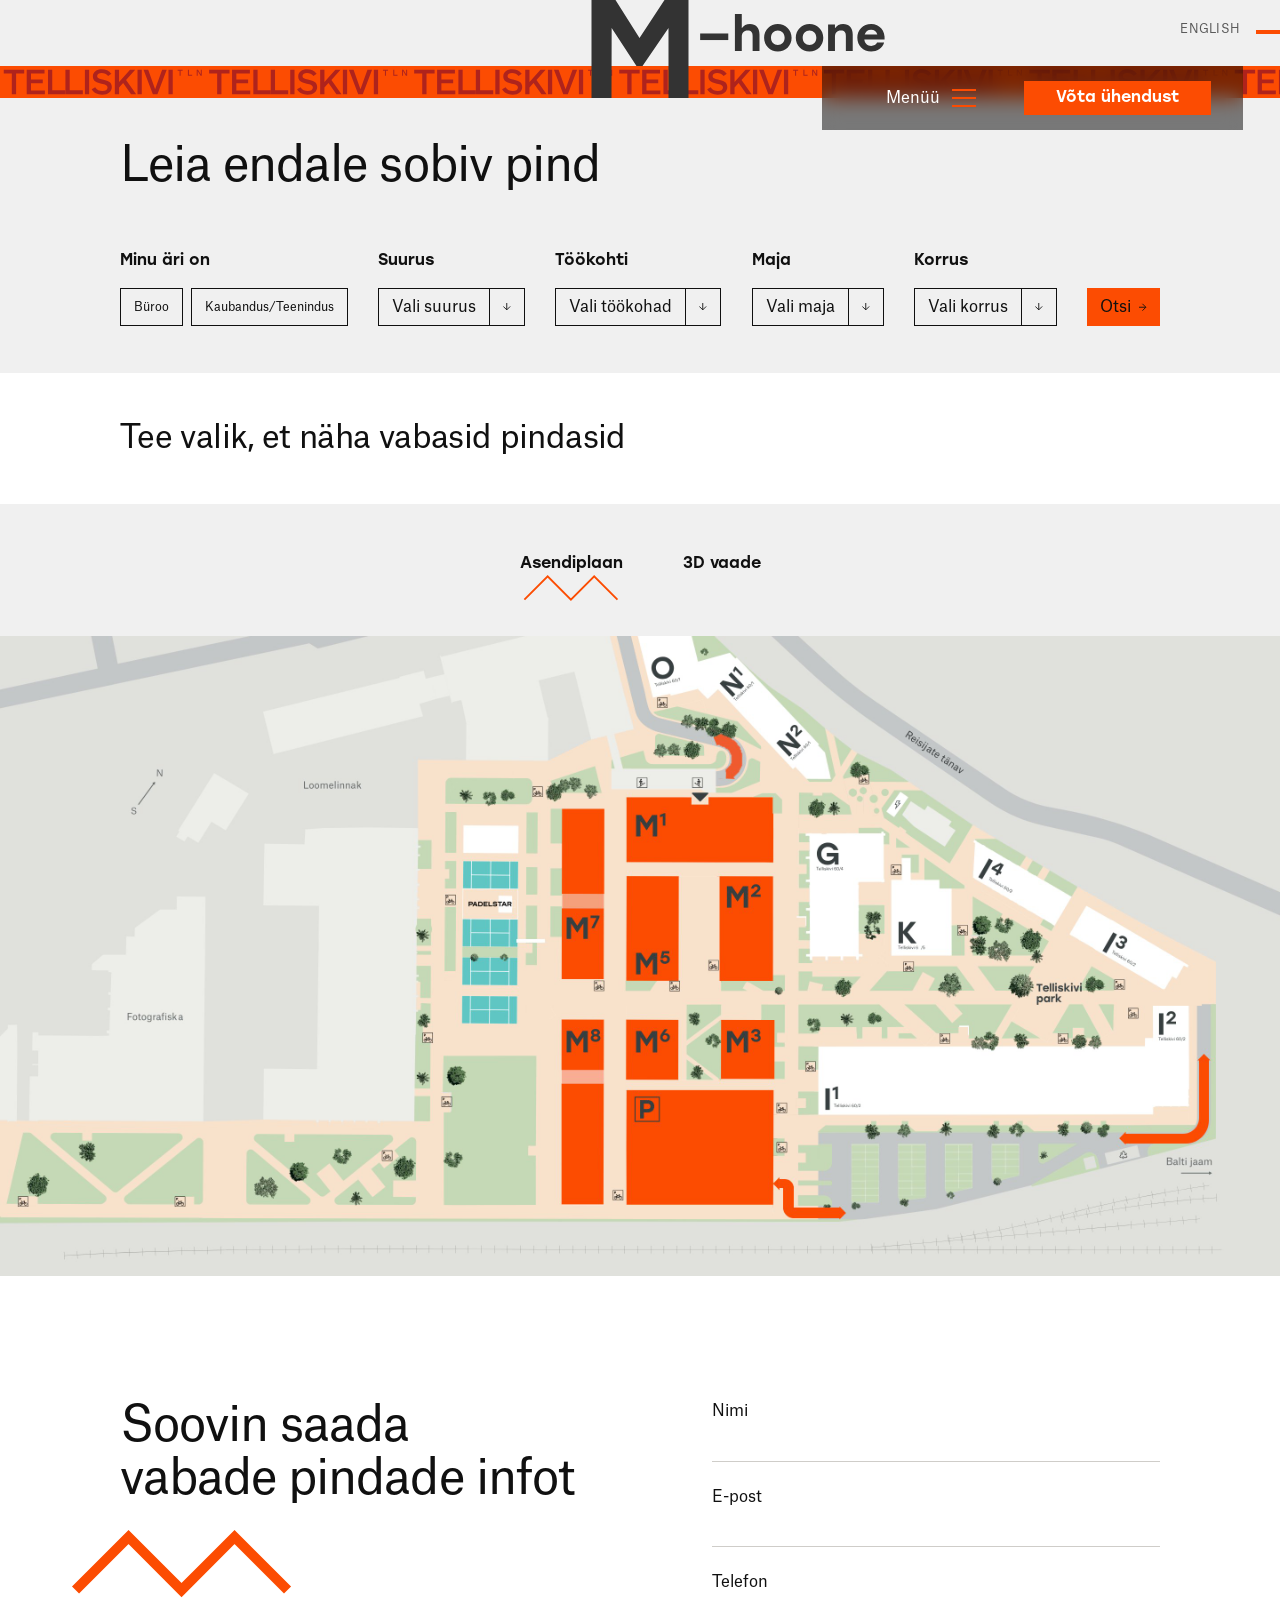
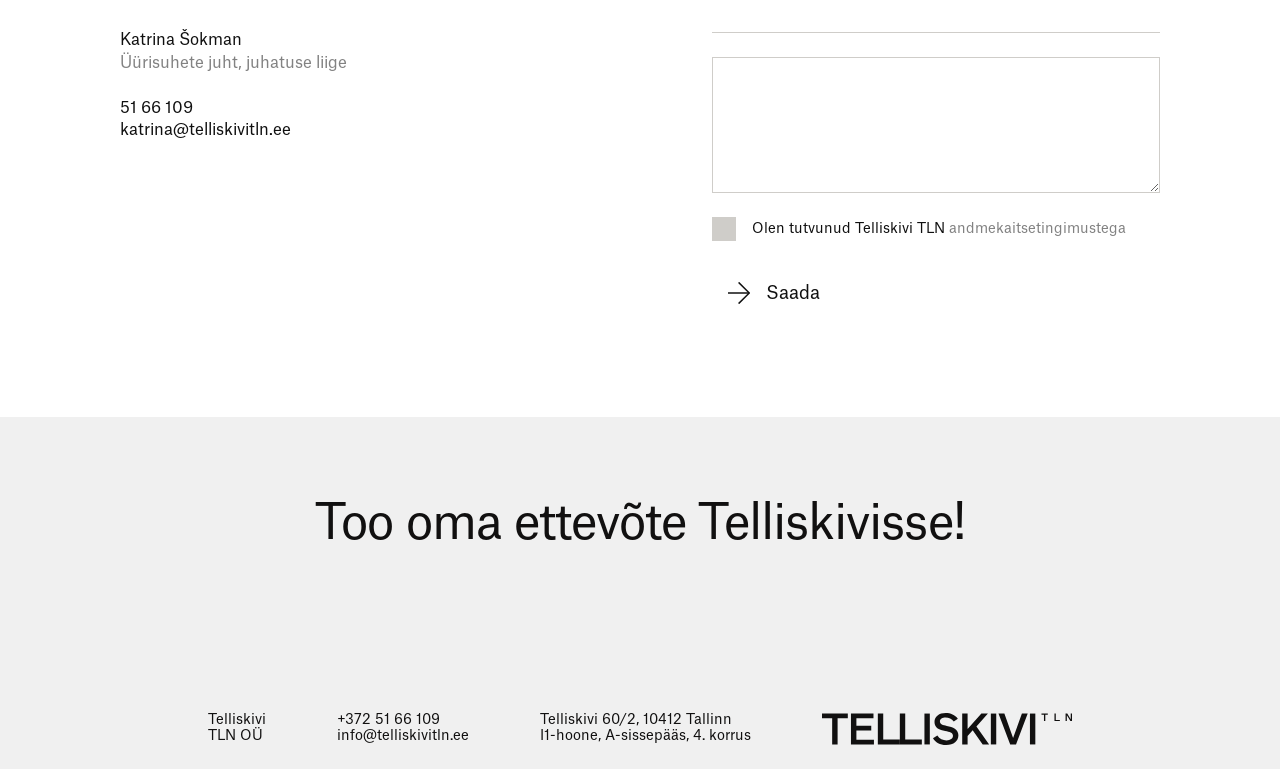
==== commit 18e915a1: "Add files via upload" ====
--- a/hinnad-ja-plaanid.html
+++ b/hinnad-ja-plaanid.html
@@ -87,6 +87,7 @@
 
   <main>
 
+    <div data-screen="list">
     <!-- ===== FIND (Figma 1:60052) ===== -->
     <section class="find">
       <div class="canvas">
@@ -224,9 +225,155 @@
       </div>
     </section>
 
+    <!-- ===== 3D VAADE (Figma 1:27552) — hover tints the building and
+         raises a tooltip on a leader line ===== -->
     <section class="plan" data-view="3d" hidden>
-      <div class="canvas">
-        <p class="plan__todo">3D vaade &mdash; ei ole veel valmis.</p>
+      <div class="plan__stage" data-stage3d>
+        <img class="plan__map" src="assets/img/3d.jpg"
+             alt="M-hoone 3D vaade" width="1440" height="720" loading="lazy">
+
+        <svg class="hot3d" viewBox="0 0 1440 720" xmlns="http://www.w3.org/2000/svg" aria-hidden="true" xmlns:c2pa="http://c2pa.org/manifest"><metadata><c2pa:manifest>[base64]/[base64]/rcAAACAY2JvcqVjYWxnZnNoYTI1NmNwYWRNAAAAAAAAAAAAAAAAAGRoYXNoWCB/[base64]/[base64]/yZqifwlg9NF8WK9sC2r08H/en+4HCxw/[base64]/[base64]/3cyjxFA3Qo5S46fX0/ihY0VZ7mfb9KF703t5OjWDBWMA4GA1UdDwEB/wQEAwIHgDAVBgNVHSUEDjAMBgorBgEEAYPoXgIBMAwGA1UdEwEB/wQCMAAwHwYDVR0jBBgwFoAUzlHiBIFOZFsj+OPEz5o+nMHXXMIwCgYIKoZIzj0EAwMDZwAwZAIwMXMdFJ4BetLLVY7ORuE9noqbbAZOZn/aArXyTwFAZfKrPzxF2vPoJNf1+UCdg1XGAjBwX1zd9WGqYkqmL5SFqw1QySjr1zJfpJM9+1rdDwSPLMOPOjKuiXjoU/[base64]/BGq/X99u+AKgS4Ag1JaM6KM6RDeBYqE3xVrmPyUtm6A3upMV2yjAXZZtjwFSsBvna+GMOszCuHW1dBA=</c2pa:manifest></metadata>
+          <g class="h3" data-maja="M7" data-anchor="399,303">
+            <path d="M215 241L218 333.5L316.5 365L338.5 351V371.5L529 430.5L583.5 394.5L582 296L577.5 294.5V292.5L567 289.5V287L552 282.5V268.5L307.5 197L286 209.5L279 207L275.5 209.5L272.5 208.5L215 241Z"/>
+          </g>
+          <g class="h3" data-maja="Parkimismaja" data-anchor="1068,331">
+            <path d="M981 242L847.5 333.5L938.5 360V382L969.5 391V407L1008.5 421L1008 488L1004 490.5V492.5L1031.5 503.5L1196.5 371L1197.5 355L1195 351.5L1196.5 303L981 242Z"/>
+          </g>
+        </svg>
+
+        <div class="tip3d" data-tip hidden>
+          <span class="tip3d__box" data-tip-label></span>
+          <span class="tip3d__leader" aria-hidden="true"></span>
+        </div>
+      </div>
+    </section>
+
+    </div>
+
+    <!-- ===== DETAILVAADE (Figma 1:61366) — behind "Vaata plaani" ===== -->
+    <section class="detail" data-screen="detail" hidden>
+      <div class="canvas detail__grid">
+
+        <div class="detail__side">
+          <button class="tagasi" type="button" data-tagasi>
+            <svg class="tagasi__arrow" aria-hidden="true"><use href="#ic-nool"/></svg>
+            Tagasi
+          </button>
+
+          <div class="spec">
+            <p class="spec__korrus"><span data-d-korrus>1</span></p>
+
+            <div class="spec__row">
+              <div class="spec__cell">
+                <p class="spec__label">Suurus</p>
+                <p class="spec__value" data-d-suurus>80 m<sup>2</sup></p>
+              </div>
+              <div class="spec__cell">
+                <p class="spec__label">T&ouml;&ouml;kohti</p>
+                <p class="spec__value" data-d-tookohti>25</p>
+              </div>
+            </div>
+
+            <div class="spec__row">
+              <div class="spec__cell">
+                <p class="spec__label">Funktsioon</p>
+                <p class="spec__value" data-d-funktsioon>B&uuml;roo</p>
+              </div>
+              <div class="spec__cell">
+                <p class="spec__label">&Uuml;&uuml;rihind kuus</p>
+                <p class="spec__value" data-d-hind>al 22 eur/m<sup>2</sup></p>
+              </div>
+            </div>
+
+            <div class="spec__row spec__row--wide">
+              <div class="spec__cell">
+                <p class="spec__label">Lisainfo</p>
+                <p class="spec__value" data-d-lisa>K&otilde;rged laed (6m)</p>
+              </div>
+            </div>
+
+            <p class="spec__note">&Uuml;&uuml;rihinna sees sisaldub&hellip;.,<br>ei sisaldu&hellip;.</p>
+          </div>
+
+          <button class="nupp nupp--outline spec__cta" type="button">
+            <svg class="nupp__arrow" aria-hidden="true"><use href="#ic-nool"/></svg>
+            SAADA P&Auml;RING
+          </button>
+
+          <div class="locator">
+          <svg class="minimap" role="img" aria-label="Asukoht linnakus" width="241" height="220" viewBox="0 0 241 220" fill="none" xmlns="http://www.w3.org/2000/svg" xmlns:c2pa="http://c2pa.org/manifest"><metadata><c2pa:manifest>[base64]/[base64]/HhvSDwAAAZljYm9yomdhY3Rpb25zgqJmYWN0aW9ua2MycGEub3BlbmVkanBhcmFtZXRlcnOha2luZ3JlZGllbnRzgaJjdXJseC1zZWxmI2p1bWJmPWMycGEuYXNzZXJ0aW9ucy9jMnBhLmluZ3JlZGllbnQudjNkaGFzaFgg9l+FNt68488zG+De6Et1/kqT/[base64]/[base64]/3cyjxFA3Qo5S46fX0/ihY0VZ7mfb9KF703t5OjWDBWMA4GA1UdDwEB/wQEAwIHgDAVBgNVHSUEDjAMBgorBgEEAYPoXgIBMAwGA1UdEwEB/wQCMAAwHwYDVR0jBBgwFoAUzlHiBIFOZFsj+OPEz5o+nMHXXMIwCgYIKoZIzj0EAwMDZwAwZAIwMXMdFJ4BetLLVY7ORuE9noqbbAZOZn/aArXyTwFAZfKrPzxF2vPoJNf1+UCdg1XGAjBwX1zd9WGqYkqmL5SFqw1QySjr1zJfpJM9+1rdDwSPLMOPOjKuiXjoU/[base64]/KxiDqol2lCjfIAMKLkiYRg768s3iI/1iTSAgRxoEC0HE2DGOV8O3rQ6FlItsyULwDp/kN9BPjq34=</c2pa:manifest></metadata>
+          <rect class="mm__b" data-mm="M7a" x="30" width="23.4146" height="47.3171"/>
+          <rect class="mm__b" data-mm="M7b" x="30" y="54.6343" width="23.4146" height="40"/>
+          <rect class="mm__b" data-mm="M5" x="65.6099" y="38.0488" width="28.7805" height="56.5854"/>
+          <rect class="mm__b" data-mm="M2" x="117.317" y="38.0488" width="28.7805" height="56.5854"/>
+          <rect class="mm__b" data-mm="M3" x="117.317" y="118.049" width="28.7805" height="33.1707"/>
+          <rect class="mm__b" data-mm="M6" x="65.6099" y="118.049" width="28.7805" height="33.1707"/>
+          <rect class="mm__b" data-mm="M8" x="30" y="124.878" width="23.4146" height="95.1219"/>
+          <path d="M10 110.736L1.88034 110.736L1.88034 109.749L9.11904 109.749L9.11904 105.716L10 105.716L10 110.736Z" fill="#666D6D"/>
+          <path d="M10.138 102.361C10.138 104.007 8.94922 104.856 7.19792 104.856C5.46785 104.856 4.26847 103.9 4.26847 102.34C4.26847 100.674 5.46785 99.8459 7.19792 99.8459C8.94922 99.8459 10.138 100.79 10.138 102.361ZM5.00084 102.351C5.00084 103.37 5.83934 103.869 7.19792 103.869C8.56712 103.869 9.39501 103.412 9.39501 102.33C9.39501 101.289 8.56712 100.833 7.19792 100.833C5.83934 100.833 5.00084 101.279 5.00084 102.351ZM10.138 96.2355C10.138 97.8807 8.94922 98.7298 7.19792 98.7298C5.46785 98.7298 4.26847 97.7746 4.26847 96.2143C4.26847 94.5479 5.46785 93.72 7.19792 93.72C8.94922 93.72 10.138 94.6647 10.138 96.2355ZM5.00083 96.2249C5.00083 97.2439 5.83934 97.7427 7.19792 97.7427C8.56712 97.7427 9.39501 97.2863 9.39501 96.2037C9.39501 95.1635 8.56712 94.7071 7.19792 94.7071C5.83934 94.7071 5.00083 95.1529 5.00083 96.2249Z" fill="#666D6D"/>
+          <path d="M10 92.1292L4.40645 92.1292L4.40645 91.2271L5.3511 91.2271L5.3511 91.2058C4.77794 90.9511 4.26847 90.3036 4.26847 89.4121C4.26847 88.563 4.65058 87.9261 5.42539 87.7245L5.42539 87.7032C4.84163 87.491 4.26847 86.801 4.26847 85.8776C4.26847 84.8269 4.77794 84.1051 6.10468 84.1051L10 84.1051L10 85.0604L6.53986 85.0604C6.13653 85.0604 5.70135 85.0604 5.42539 85.262C5.16004 85.4531 5.06452 85.7609 5.06452 86.1324C5.06452 87.1725 5.7332 87.6395 6.646 87.6395L10 87.6395L10 88.5948L6.53986 88.5948C6.13653 88.5948 5.71197 88.5948 5.43601 88.7965C5.17066 88.9875 5.06452 89.2953 5.06452 89.6668C5.06452 90.707 5.7332 91.174 6.62477 91.174L10 91.174L10 92.1292Z" fill="#666D6D"/>
+          <path d="M6.70968 78.7245L6.646 78.7245C5.71197 78.7457 4.99022 79.1172 4.99022 80.0937C4.99022 80.9852 5.69074 81.4735 6.70968 81.5902L6.70968 78.7245ZM8.53528 77.8223C9.50114 78.0239 10.138 78.8518 10.138 80.0512C10.138 81.76 8.89615 82.5773 7.22976 82.5773C5.57399 82.5773 4.26847 81.6857 4.26847 80.083C4.26847 78.406 5.56337 77.748 6.97503 77.748L7.46327 77.748L7.46327 81.6008C8.62019 81.5372 9.40562 81.0701 9.40562 80.0194C9.40562 79.0853 8.86431 78.8412 8.53528 78.7457L8.53528 77.8223Z" fill="#666D6D"/>
+          <path d="M10 76.1468L1.63622 76.1468L1.63622 75.1916L10 75.1916L10 76.1468Z" fill="#666D6D"/>
+          <path d="M3.13278 73.1417L2.10323 73.1417L2.10323 72.1334L3.13278 72.1334L3.13278 73.1417ZM10 73.1205L4.40645 73.1205L4.40645 72.1546L10 72.1546L10 73.1205ZM10 66.6003L6.55047 66.6003C6.14714 66.6003 5.70135 66.6003 5.43601 66.802C5.17066 66.9931 5.06452 67.3115 5.06452 67.683C5.06452 68.7231 5.7332 69.2008 6.646 69.2008L10 69.2008L10 70.156L4.40645 70.156L4.40645 69.2538L5.35109 69.2538L5.35109 69.2326C4.77794 68.9673 4.26847 68.3198 4.26847 67.4282C4.26847 66.3562 4.77794 65.6451 6.10468 65.6451L10 65.6451L10 66.6003ZM10 60.1428L6.55047 60.1428C6.14714 60.1428 5.70135 60.1428 5.43601 60.3445C5.17066 60.5356 5.06452 60.854 5.06452 61.2255C5.06452 62.2656 5.7332 62.7433 6.646 62.7433L10 62.7433L10 63.6985L4.40645 63.6985L4.40645 62.7963L5.35109 62.7963L5.35109 62.7751C4.77794 62.5097 4.26847 61.8623 4.26847 60.9707C4.26847 59.8987 4.77794 59.1876 6.10468 59.1876L10 59.1876L10 60.1428ZM9.32071 55.7975C9.32071 55.0864 8.84308 54.2054 7.46327 54.2054L7.3359 54.2054C7.38897 55.4154 7.4845 56.1053 7.74984 56.4662C7.90905 56.6785 8.14256 56.774 8.43975 56.774C9.0129 56.774 9.32071 56.4025 9.32071 55.7975ZM5.93486 56.5405L5.93486 57.4533C4.94776 57.4321 4.26847 56.6785 4.26847 55.3411C4.26847 53.9507 4.85224 53.2714 6.3488 53.2714L8.6308 53.2714C9.07659 53.2714 9.25702 53.1759 9.26764 52.7619L10.0425 52.7619L10.0425 52.8787C10.0425 53.7703 9.72404 54.0674 9.05536 54.163L9.05536 54.1842C9.71342 54.4814 10.0955 55.1501 10.0955 55.9779C10.0955 57.0924 9.49053 57.7505 8.49282 57.7505C7.87721 57.7505 7.36774 57.4851 7.08117 56.912C6.77336 56.3282 6.66722 55.4579 6.62477 54.2054L6.38065 54.2054C5.37232 54.2054 4.97961 54.5875 4.97961 55.373C4.97961 56.2008 5.45723 56.5086 5.93486 56.5405Z" fill="#666D6D"/>
+          <path d="M8.29116 50.047L10 50.047L10 51.0023L1.63622 51.0023L1.63622 50.047L7.10239 50.047L4.40645 47.712L4.40645 46.5975L6.50801 48.4656L10 46.364L10 47.4785L7.24038 49.113L8.29116 50.047Z" fill="#666D6D"/>
+          <rect class="mm__b" data-mm="M4" x="65.6099" y="157.073" width="80.4878" height="62.9268"/>
+          <rect class="mm__unit" data-mm-unit x="0" y="0" width="0" height="0" fill="#AF231C"/>
+          <path d="M159.17 208.963H156.135V200.613H159.421C160.851 200.613 161.997 201.279 161.997 202.643C161.997 203.658 161.429 204.291 160.469 204.509V204.531C161.516 204.706 162.259 205.536 162.259 206.54C162.259 208.417 160.851 208.963 159.17 208.963ZM157.15 204.127H159.235C160.119 204.127 160.938 203.811 160.938 202.741C160.938 201.835 160.294 201.431 159.366 201.431H157.15V204.127ZM157.15 208.144H159.181C160.403 208.144 161.2 207.729 161.2 206.474C161.2 205.372 160.414 204.968 159.093 204.968H157.15V208.144Z" fill="#666D6D"/>
+          <path d="M165.358 208.264C166.089 208.264 166.995 207.773 166.995 206.354V206.223C165.751 206.278 165.042 206.376 164.67 206.649C164.452 206.813 164.354 207.053 164.354 207.358C164.354 207.948 164.736 208.264 165.358 208.264ZM164.594 204.782H163.655C163.677 203.767 164.452 203.069 165.828 203.069C167.257 203.069 167.956 203.669 167.956 205.208V207.555C167.956 208.013 168.054 208.199 168.48 208.21V209.007H168.36C167.443 209.007 167.137 208.679 167.039 207.991H167.017C166.712 208.668 166.024 209.061 165.173 209.061C164.026 209.061 163.35 208.439 163.35 207.413C163.35 206.78 163.623 206.256 164.212 205.961C164.812 205.645 165.707 205.536 166.995 205.492V205.241C166.995 204.204 166.602 203.8 165.795 203.8C164.943 203.8 164.627 204.291 164.594 204.782ZM169.907 208.963V200.362H170.889V208.963H169.907Z" fill="#666D6D"/>
+          <path d="M173.25 201.541H174.145V203.211H175.564V203.964H174.145V207.358C174.145 207.97 174.396 208.21 175.019 208.21C175.313 208.21 175.652 208.155 175.652 208.155V208.985C175.652 208.985 175.248 209.05 174.746 209.05C173.621 209.05 173.174 208.504 173.174 207.522V203.964H172.126V203.243H172.301C173.076 203.243 173.25 203.058 173.25 201.955V201.541Z" fill="#666D6D"/>
+          <path d="M176.983 201.901V200.842H178.02V201.901H176.983ZM177.005 208.963V203.211H177.998V208.963H177.005ZM183.006 201.901V200.842H184.043V201.901H183.006ZM182.362 211.135C182.143 211.135 181.925 211.102 181.772 211.059V210.229C181.914 210.273 182.078 210.295 182.274 210.295C182.766 210.295 183.028 210.087 183.028 209.476V203.211H184.021V209.552C184.021 210.698 183.29 211.135 182.362 211.135Z" fill="#666D6D"/>
+          <path d="M187.55 208.264C188.281 208.264 189.187 207.773 189.187 206.354V206.223C187.943 206.278 187.234 206.376 186.862 206.649C186.644 206.813 186.546 207.053 186.546 207.358C186.546 207.948 186.928 208.264 187.55 208.264ZM186.786 204.782H185.847C185.869 203.767 186.644 203.069 188.019 203.069C189.449 203.069 190.148 203.669 190.148 205.208V207.555C190.148 208.013 190.246 208.199 190.672 208.21V209.007H190.552C189.635 209.007 189.329 208.679 189.231 207.991H189.209C188.904 208.668 188.216 209.061 187.364 209.061C186.218 209.061 185.542 208.439 185.542 207.413C185.542 206.78 185.815 206.256 186.404 205.961C187.004 205.645 187.899 205.536 189.187 205.492V205.241C189.187 204.204 188.794 203.8 187.987 203.8C187.135 203.8 186.819 204.291 186.786 204.782Z" fill="#666D6D"/>
+          <path d="M193.639 208.264C194.371 208.264 195.277 207.773 195.277 206.354V206.223C194.032 206.278 193.323 206.376 192.952 206.649C192.733 206.813 192.635 207.053 192.635 207.358C192.635 207.948 193.017 208.264 193.639 208.264ZM192.875 204.782H191.937C191.958 203.767 192.733 203.069 194.109 203.069C195.539 203.069 196.237 203.669 196.237 205.208V207.555C196.237 208.013 196.335 208.199 196.761 208.21V209.007H196.641C195.724 209.007 195.419 208.679 195.32 207.991H195.299C194.993 208.668 194.305 209.061 193.454 209.061C192.308 209.061 191.631 208.439 191.631 207.413C191.631 206.78 191.904 206.256 192.493 205.961C193.094 205.645 193.989 205.536 195.277 205.492V205.241C195.277 204.204 194.884 203.8 194.076 203.8C193.225 203.8 192.908 204.291 192.875 204.782ZM198.188 208.963V203.211H199.116V204.182H199.138C199.4 203.593 200.066 203.069 200.982 203.069C201.856 203.069 202.511 203.462 202.718 204.258H202.74C202.958 203.658 203.668 203.069 204.617 203.069C205.698 203.069 206.44 203.593 206.44 204.957V208.963H205.458V205.405C205.458 204.99 205.458 204.542 205.25 204.258C205.054 203.986 204.737 203.887 204.355 203.887C203.286 203.887 202.805 204.575 202.805 205.514V208.963H201.823V205.405C201.823 204.99 201.823 204.553 201.616 204.269C201.419 203.996 201.102 203.887 200.72 203.887C199.651 203.887 199.171 204.575 199.171 205.492V208.963H198.188Z" fill="#666D6D"/>
+          <path d="M172.077 218.087H204.062" stroke="#666D6D" stroke-width="1.09152" stroke-miterlimit="10"/>
+          <path d="M203.501 220L206.814 218.088L203.501 216.174V220Z" fill="#666D6D"/>
+          <rect class="mm__b" data-mm="M1" x="65.6099" width="80.4878" height="31.2195"/>
+          <path d="M212.669 17.016L212.796 9.36706L213.986 9.38679L217.291 15.1324C217.544 15.5566 217.668 15.8887 217.668 15.8887L217.698 15.8892L217.805 9.45012L218.685 9.46471L218.558 17.1137L217.368 17.0939L214.073 11.3585C213.781 10.8536 213.685 10.612 213.685 10.612L213.665 10.6116L213.559 17.0308L212.669 17.016Z" fill="#FC4C02"/>
+          <path d="M191.712 48.8587L208.992 25.1987" stroke="#FC4C02" stroke-miterlimit="10"/>
+          <path d="M210.112 26.6387L210.482 23.1587L207.282 24.5787L210.112 26.6387Z" fill="#FC4C02"/>
+          <path d="M189.174 54.0311L188.224 54.0323C188.133 53.2824 187.702 52.6129 186.632 52.6142C185.592 52.6155 185.033 53.2062 185.034 53.9362C185.035 54.6362 185.415 55.0357 186.316 55.2046L187.396 55.3933C188.886 55.6615 189.407 56.3908 189.408 57.4808C189.41 58.8808 188.461 59.782 186.631 59.7842C184.861 59.7864 183.85 58.8376 183.768 57.4877L184.738 57.4866C184.849 58.3064 185.42 59.0357 186.65 59.0342C188.01 59.0326 188.459 58.372 188.458 57.562C188.458 56.902 188.097 56.4424 187.157 56.2836L186.087 56.0949C184.586 55.8167 184.055 55.0174 184.054 54.0174C184.053 52.7774 185.072 51.8761 186.642 51.8742C188.262 51.8722 189.103 52.7312 189.174 54.0311Z" fill="#FC4C02"/>
+          </svg>
+          </div>
+        </div>
+
+        <div class="detail__main">
+
+        <!-- Figma 6:30120 — 777x659 stage: plan drawing, unit outline and
+             label card all share one coordinate space. -->
+        <div class="detail__plan">
+          <img class="plaan__img" src="assets/img/korruseplaan-M3.png"
+               alt="Korruseplaan" width="777" height="659" loading="lazy">
+
+          <!-- one outline, redrawn per space by detail.js (see PLANS there) -->
+          <svg class="plaan__units" viewBox="0 0 777 659" aria-hidden="true">
+            <path class="pu" fill-rule="evenodd"
+                  d="M66 639V177H329V346.104H299.518V465.692H320.577V639H66Z"/>
+          </svg>
+
+          <div class="plaan__tip">
+            <span class="plaan__tip-box">
+              <span class="plaan__tip-kood" data-d-kood>M3-2.1</span>
+              <span class="plaan__tip-m2" data-d-m2>80 m<sup>2</sup></span>
+            </span>
+            <span class="plaan__tip-leader" aria-hidden="true"></span>
+          </div>
+
+        </div>
+
+          <!-- Figma 6:30098 "Ilmakaared" - the plan's own compass. Same art as
+               the minimap's (1:61499) but turned 90 deg anticlockwise, because the
+               floor plan is drawn to a different north than the site map. -->
+          <svg class="plaan__ilmakaar" viewBox="0 0 54.639 36.777" aria-hidden="true">
+            <g transform="translate(-7.26 219.62) rotate(-90)">
+            <!-- the N and S labels stay upright, so each is turned back 90 deg -->
+        <g transform="rotate(90 215.68 13.24)"><path d="M212.669 17.016L212.796 9.36706L213.986 9.38679L217.291 15.1324C217.544 15.5566 217.668 15.8887 217.668 15.8887L217.698 15.8892L217.805 9.45012L218.685 9.46471L218.558 17.1137L217.368 17.0939L214.073 11.3585C213.781 10.8536 213.685 10.612 213.685 10.612L213.665 10.6116L213.559 17.0308L212.669 17.016Z" fill="#FC4C02"/></g>
+        <path d="M191.712 48.8587L208.992 25.1987" fill="none" stroke="#FC4C02" stroke-miterlimit="10"/>
+        <path d="M210.112 26.6387L210.482 23.1587L207.282 24.5787L210.112 26.6387Z" fill="#FC4C02"/>
+        <g transform="rotate(90 186.59 55.83)"><path d="M189.174 54.0311L188.224 54.0323C188.133 53.2824 187.702 52.6129 186.632 52.6142C185.592 52.6155 185.033 53.2062 185.034 53.9362C185.035 54.6362 185.415 55.0357 186.316 55.2046L187.396 55.3933C188.886 55.6615 189.407 56.3908 189.408 57.4808C189.41 58.8808 188.461 59.782 186.631 59.7842C184.861 59.7864 183.85 58.8376 183.768 57.4877L184.738 57.4866C184.849 58.3064 185.42 59.0357 186.65 59.0342C188.01 59.0326 188.459 58.372 188.458 57.562C188.458 56.902 188.097 56.4424 187.157 56.2836L186.087 56.0949C184.586 55.8167 184.055 55.0174 184.054 54.0174C184.053 52.7774 185.072 51.8761 186.642 51.8742C188.262 51.8722 189.103 52.7312 189.174 54.0311Z" fill="#FC4C02"/></g>
+            </g>
+          </svg>
+
+        </div>
+
       </div>
     </section>
 
@@ -281,6 +428,7 @@
 
         <p class="contact__sent" data-form-message hidden>Alt&auml;nan! V&otilde;tame teiega peagi &uuml;hendust.</p>
       </form>
+      </div>
 
       <svg class="zigzag zigzag--contact" viewBox="0 0 220 68" aria-hidden="true" data-reveal data-reveal-delay="120">
         <path d="M3.53564 60.0713L56.5356 7.07129L109.536 60.0713L162.536 7.07129L215.536 60.0713"/>
@@ -316,6 +464,7 @@
 
   <script src="assets/js/main.js"></script>
   <script src="assets/js/pinnad.js"></script>
-  <script src="assets/js/asendiplaan.js"></script>
+  <script src="assets/js/vaated.js"></script>
+  <script src="assets/js/detail.js"></script>
 </body>
 </html>
--- a/assets/css/tokens.css
+++ b/assets/css/tokens.css
@@ -103,9 +103,13 @@
   --font-display: "Stolzl", system-ui, -apple-system, sans-serif;
 
   /* Figma text styles, verbatim */
-  --fs-h2:      100px;  --ls-h2: -3px;   --lh-h2: 1.1;   /* M-hoone H2 */
-  --fs-h1:       48px;  --ls-h1: -2px;   --lh-h1: 1.1;   /* M-hoone H1 */
-  --fs-h3:       32px;  --ls-h3: -2px;   --lh-h3: 1.1;   /* M-hoone H3 */
+  /* Figma states the tracking on these three as a PERCENTAGE, not pixels —
+     M-hoone H1 and H3 are -2%, H2 is -3%. They were px here, which made the
+     headings about twice as tight as the file. -0.02em is the same number
+     Figma means, and it keeps up when the size changes at small widths. */
+  --fs-h2:      100px;  --ls-h2: -0.03em;  --lh-h2: 1.1;   /* M-hoone H2 */
+  --fs-h1:       48px;  --ls-h1: -0.02em;  --lh-h1: 1.1;   /* M-hoone H1 */
+  --fs-h3:       32px;  --ls-h3: -0.02em;  --lh-h3: 1.1;   /* M-hoone H3 */
   --fs-menu:     18px;  --lh-menu: 24px;                 /* Menüü */
   --fs-b1:       16px;  --lh-b1: 1.4;
   --fs-b2:       14px;  --lh-b2: 1.2;
@@ -136,4 +140,4 @@
 }
 
 @media (max-width: 1200px) { :root { --gutter: 48px; } }
-@media (max-width: 700px)  { :root { --gutter: 20px; --fs-h2: 52px; --ls-h2: -1.5px; --fs-h1: 32px; --ls-h1: -1px; --fs-h3: 24px; } }
+@media (max-width: 700px)  { :root { --gutter: 20px; --fs-h2: 52px; --fs-h1: 32px; --fs-h3: 24px; } }
--- a/assets/css/style.css
+++ b/assets/css/style.css
@@ -395,7 +395,15 @@
 
 .contact__person { margin-top: 124px; width: 291px; font-size: var(--fs-b1); line-height: var(--lh-b1); }
 .contact__name { font-size: var(--fs-b1); }
-.contact__role { color: #828282; margin-bottom: var(--lh-b1); }
+.contact__role {
+  color: #828282;
+  /* Figma 1:348 puts one empty line between the role and the phone number,
+     so the gap is exactly one line box: 16px x 1.4 = 22.4px. (This used to
+     read `margin-bottom: var(--lh-b1)` — a unitless 1.4, which is not a
+     length, so the browser dropped the whole declaration and the gap
+     vanished.) */
+  margin-bottom: calc(var(--fs-b1) * var(--lh-b1));
+}
 .contact__line a { transition: color var(--dur-fast) var(--ease); }
 .contact__line a:hover { color: var(--c-orange); }
 
@@ -990,7 +998,7 @@
   display: flex;
   flex-direction: column;
   gap: var(--sp-4);
-  align-items: center;
+  align-items: flex-start;   /* the button lines up with the text, not centred */
   width: auto;
   min-height: 333px;
   padding: var(--sp-6);
@@ -1108,3 +1116,243 @@
 .tab.is-active .tab__mark { opacity: 1; }
 .tab.is-active { color: var(--c-black); }
 
+
+/* ============================================================
+   3D VAADE (Figma 1:27552)
+   The 8.4MB SVG export is one 3200x2263 JPEG plus 15 paths, so the
+   render ships as a JPG and only the two building outlines are kept
+   live. Hovering tints the building and raises a tooltip on a leader.
+   ============================================================ */
+
+.hot3d { position: absolute; inset: 0; width: 100%; height: 100%; }
+
+.h3 { cursor: pointer; }
+
+.h3 path {
+  fill: var(--c-orange);
+  fill-opacity: 0;
+  transition: fill-opacity var(--dur) var(--ease);
+}
+
+/* 0.8 is the value on the baked-in state in the export */
+.h3:hover path,
+.h3.is-on path { fill-opacity: 0.8; }
+
+.tip3d {
+  position: absolute;
+  z-index: 5;
+  display: flex;
+  flex-direction: column;
+  align-items: center;
+  opacity: 0;
+  transition: opacity var(--dur) var(--ease);
+  pointer-events: none;
+}
+
+.tip3d.is-on { opacity: 1; }
+
+.tip3d__box {
+  padding: 16px 20px;
+  background: var(--c-white);
+  filter: drop-shadow(0 0 16px rgba(0, 0, 0, 0.2));
+  font-size: var(--fs-h3);
+  line-height: var(--lh-h3);
+  letter-spacing: var(--ls-h3);
+  color: var(--c-black);
+  white-space: nowrap;
+}
+
+/* the 4x32 white bar hanging from the box down onto the roof */
+.tip3d__leader { width: 4px; height: 32px; background: var(--c-white); }
+
+@media (max-width: 900px) {
+  .tip3d__box { padding: 10px 14px; font-size: var(--fs-b1); line-height: var(--lh-b1); letter-spacing: 0; }
+  .tip3d__leader { height: 20px; }
+}
+
+/* ============================================================
+   DETAILVAADE (Figma 1:61366) — opened by "Vaata plaani"
+   ============================================================ */
+
+.detail { background: var(--c-lightgrey); padding-block: 96px 64px; }
+
+.detail__grid {
+  display: grid;
+  grid-template-columns: 300px minmax(0, 1fr);
+  gap: 0;
+  padding-inline: 142px;
+  align-items: start;
+}
+
+.detail__side { display: flex; flex-direction: column; gap: var(--sp-8); align-items: flex-start; }
+
+/* --- back link (1:61407) ----------------------------------- */
+
+.tagasi {
+  display: inline-flex;
+  align-items: center;
+  gap: 8.5px;
+  padding: 0;
+  border: 0;
+  background: none;
+  color: var(--c-black);
+  font-family: var(--font-body);
+  font-size: var(--fs-b1);
+  line-height: var(--lh-b1);
+  cursor: pointer;
+  transition: color var(--dur-fast) var(--ease);
+}
+
+.tagasi__arrow { flex: none; width: 18px; height: 18px; transform: rotate(180deg); transition: transform var(--dur) var(--ease-out); }
+.tagasi:hover { color: var(--c-orange); }
+.tagasi:hover .tagasi__arrow { transform: rotate(180deg) translateX(4px); }
+
+/* --- spec list (1:61417) ------------------------------------ */
+
+.spec { display: flex; flex-direction: column; gap: var(--sp-6); width: 252px; }
+
+/* floor number, in oranži hover rather than the base orange */
+.spec__korrus {
+  position: relative;
+  align-self: flex-start;
+  font-size: var(--fs-h3);
+  line-height: var(--lh-h3);
+  letter-spacing: var(--ls-h3);
+  color: var(--c-orange-hover);
+}
+
+/* Figma 8:39409 "Rectangle 5" — the same highlight bar the headings use
+   elsewhere, in white. Invisible while this section was white. */
+.spec__korrus::before {
+  content: "";
+  position: absolute;
+  left: -12px;
+  top: 3px;
+  width: 79px;
+  height: 24px;
+  background: var(--c-white);
+}
+.spec__korrus > span { position: relative; }
+
+.spec__row { display: flex; align-items: flex-start; justify-content: space-between; gap: var(--sp-4); }
+.spec__row--wide .spec__cell { flex: 1; }
+.spec__cell { display: flex; flex-direction: column; gap: var(--sp-4); flex: 1 0 0; min-width: 0; }
+
+.spec__label { font-size: var(--fs-b3); line-height: var(--lh-b3); color: var(--c-orange); }
+
+.spec__value {
+  overflow-wrap: break-word;
+  font-family: var(--font-display);
+  font-weight: 500;
+  font-size: var(--fs-b1);
+  line-height: var(--lh-b1);
+  color: var(--c-black);
+}
+
+.spec__note { font-size: var(--fs-b3); line-height: var(--lh-b3); color: var(--c-black); }
+
+.spec__cta { text-transform: uppercase; }
+
+/* --- mini locator (1:61453) --------------------------------- */
+
+.locator { width: 280px; }
+.locator img { width: 100%; height: auto; }
+
+/* --- floor plan (6:30120) -----------------------------------
+   The stage is Figma's own 777x659 box, so the plan drawing, the unit
+   outline and the label card all sit at the coordinates from the file.
+   The compass is no longer part of it — it hangs off the column instead. */
+
+.detail__main { position: relative; min-width: 0; }
+
+.detail__plan {
+  position: relative;
+  width: 100%;
+  max-width: 777px;
+  aspect-ratio: 777 / 659;
+}
+
+.plaan__img,
+.plaan__units {
+  position: absolute;
+  inset: 0;
+  width: 100%;
+  height: 100%;
+}
+
+.plaan__img { object-fit: contain; }
+
+/* the unit outline — oranži hover, per Figma */
+.pu {
+  fill: var(--c-orange-hover);
+  fill-opacity: 0;
+  transition: fill-opacity var(--dur) var(--ease);
+}
+.pu.is-on { fill-opacity: 1; }
+
+/* label card + leader (1:61507) */
+.plaan__tip {
+  position: absolute;
+  left: 11.97%;              /* 93 / 777 */
+  top: 4.86%;                /* 32 / 659 */
+  width: 26.77%;             /* 208 / 777 */
+  display: flex;
+  flex-direction: column;
+  align-items: center;
+}
+
+.plaan__tip-box {
+  display: flex;
+  flex-direction: column;
+  gap: 48px;
+  width: 100%;
+  padding: 16px;
+  background: var(--c-white);
+  filter: drop-shadow(0 0 16px rgba(0, 0, 0, 0.2));
+}
+
+.plaan__tip-kood {
+  font-size: var(--fs-h1);
+  line-height: var(--lh-h1);
+  letter-spacing: var(--ls-h1);
+}
+
+.plaan__tip-m2 { font-size: var(--fs-b1); line-height: var(--lh-b1); }
+
+.plaan__tip-leader { width: 4px; height: 32px; background: var(--c-white); }
+
+/* the plan's own N-S compass (6:30098). Deliberately NOT the same
+   orientation as the minimap's — the floor plan is drawn to a different
+   north, so the two compasses are independent. It sits at the top now, and
+   is pinned to the right of the whole column rather than to the drawing. */
+.plaan__ilmakaar {
+  position: absolute;
+  top: 55px;
+  right: 8px;
+  width: 55px;
+  height: auto;
+  overflow: visible;
+}
+
+@media (max-width: 1200px) {
+  .detail__grid { padding-inline: var(--gutter); }
+}
+
+@media (max-width: 900px) {
+  .detail__grid { grid-template-columns: 1fr; gap: var(--sp-7); }
+  .plaan__tip { width: 60%; }
+  .plaan__tip-box { gap: var(--sp-5); }
+  .plaan__tip-kood { font-size: var(--fs-h3); line-height: var(--lh-h3); letter-spacing: var(--ls-h3); }
+  .spec, .locator { width: 100%; max-width: 320px; }
+}
+
+/* --- minimap (Figma 1:61453) -------------------------------
+   Inlined so the highlight can follow the open unit. Orange marks
+   the building; the darker band marks the space inside it. */
+
+.minimap { width: 100%; height: auto; display: block; }
+
+.mm__b { fill: #D9D9D9; transition: fill var(--dur) var(--ease); }
+.mm__b.is-on { fill: var(--c-orange); }
+
+.mm__unit { transition: opacity var(--dur) var(--ease); }
